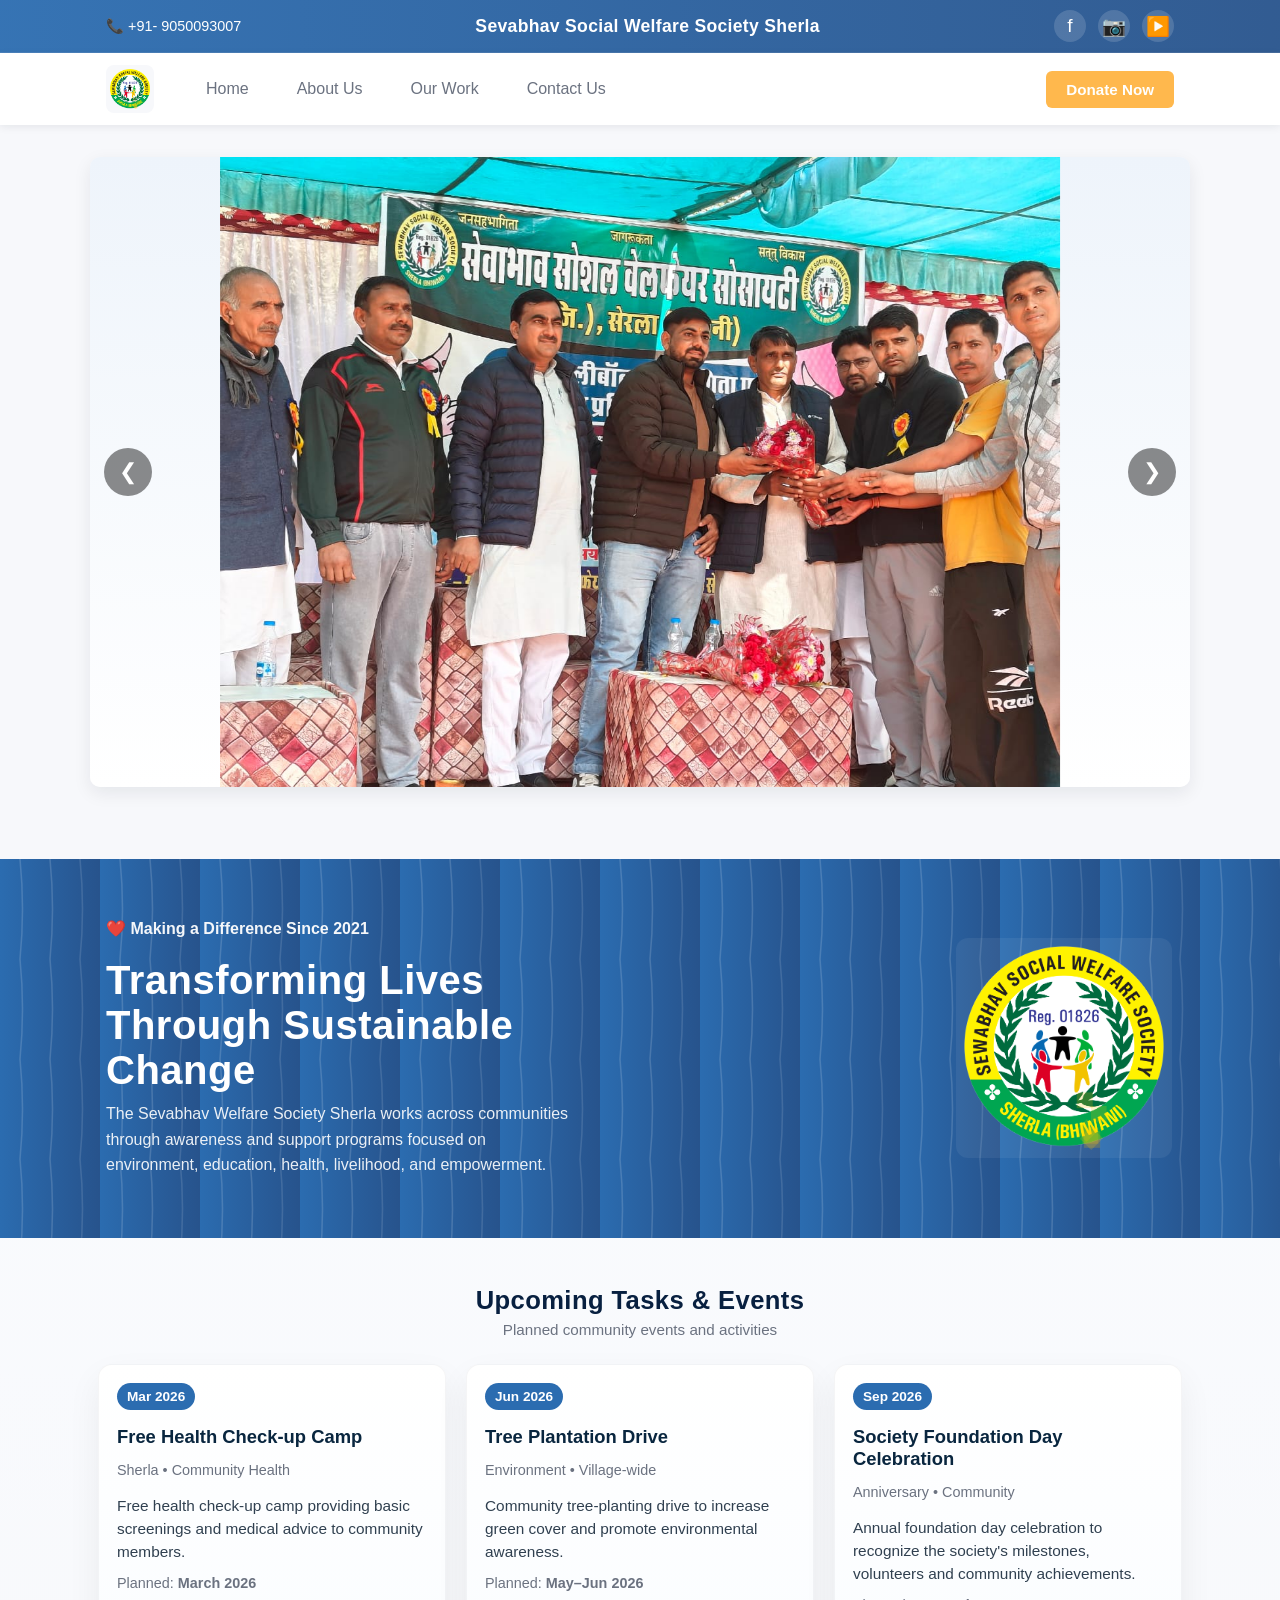
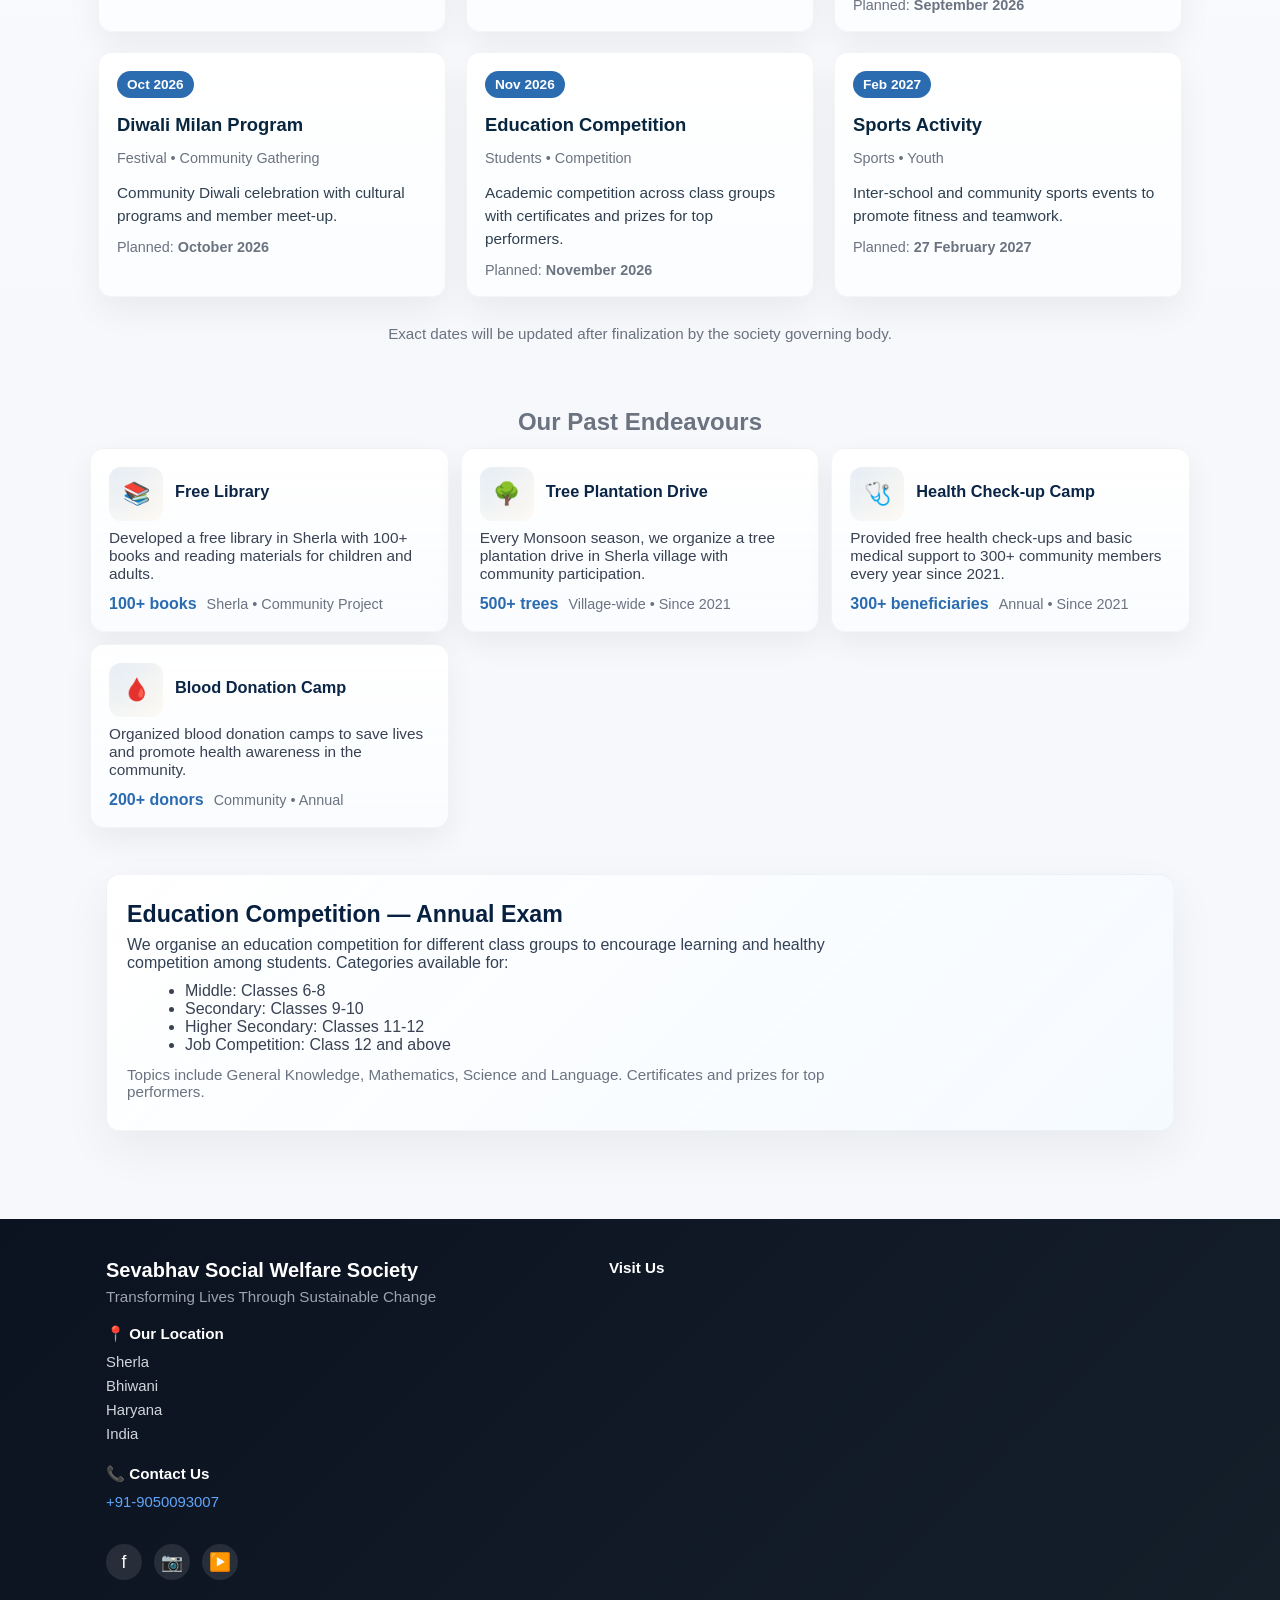
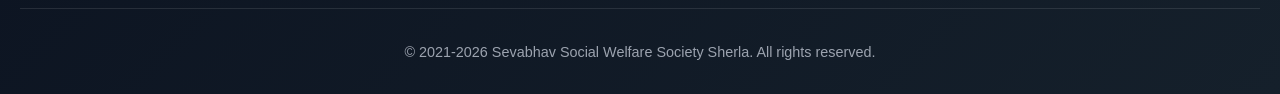
==== index.html @ 583cc110 "Add files via upload" ====
<!DOCTYPE html>
<html lang="en">
<head>
    <meta charset="UTF-8">
    <meta name="viewport" content="width=device-width, initial-scale=1.0">
    <title>Sevabhav Social Welfare Society Sherla</title>
    <link rel="stylesheet" href="home.css">
      <!-- External scripts -->
    <script src="home.js"></script>
    <script src="slider.js"></script>
</head>

<body>
    <!-- Upper Bar (Contact & Social) -->
    <div class="upper-bar">
        <div class="upper-bar-content">
            <div class="contact-info">
                <span class="contact-item">📞 +91- 9050093007</span>
            </div>
            <div class="org-title">Sevabhav Social Welfare Society Sherla</div>
            <div class="social-icons">
                <a href="https://facebook.com" target="_blank" title="Facebook">f</a>
                <a href="https://instagram.com" target="_blank" title="Instagram">📷</a>
                <a href="https://youtube.com" target="_blank" title="YouTube">▶️</a>
            </div>
        </div>
    </div>

    <!-- Navigation Bar (Sticky) -->
    <header class="nav-bar">
        <div class="nav-bar-content">
            <div class="logo-name">
                <img src="logo1.png" alt="Sevabhav Social Welfare Society Sherla Logo" class="logo">
            </div>
            <button class="menu-toggle" id="menuToggle" aria-label="Menu">
                <span></span>
                <span></span>
                <span></span>
            </button>
            <nav class="nav-links" id="navLinks">
                <a href="index.html">Home</a>
                <a href="about_us.html">About Us</a>
                <a href="our_work.html">Our Work</a>
                <a href="contact_us.html">Contact Us</a>
            </nav>
            <button class="donate-btn" onclick="window.location.href='donate.html'">Donate Now</button>
        </div>
    </header>

    <!-- Photo Slider -->
    <section class="slider-section">
        <div class="slider" id="slider">
            <div class="slide active">
                <img src="slider1.jpeg" alt="Volunteers from Sevabhav Social Welfare Society Sherla distributing food packets to families in a community hall with banners displaying the organization name. The atmosphere is warm and supportive.">
            </div>
            <div class="slide">
                <img src="slider2.jpeg" alt="Volunteers from Sevabhav Social Welfare Society Sherla planting trees in a community park. The scene is vibrant and full of life.">
            </div>
            <div class="slide">
                <img src="slider3.jpeg" alt="Volunteers from Sevabhav Social Welfare Society Sherla conducting a health camp in a rural area. The atmosphere is caring and compassionate.">
            </div>
            <div class="slide">
                <img src="slider4.jpeg" alt="Volunteers from Sevabhav Social Welfare Society Sherla organizing a cleanliness drive in the city. The scene is energetic and focused.">
            </div>
            <div class="slide">
                <img src="slider5.jpeg" alt="Volunteers from Sevabhav Social Welfare Society Sherla providing educational support to children in need. The atmosphere is encouraging and hopeful.">
            </div>
            <button class="slider-btn prev" aria-label="Previous">&#10094;</button>
            <button class="slider-btn next" aria-label="Next">&#10095;</button>
         </div>
     </section>

    <!-- Impact Section -->
    <section class="impact-section">
        <div class="impact-content">
            <div class="impact-text">
                <h3>❤️ Making a Difference Since 2021</h3>
                <h2>Transforming Lives <br> Through Sustainable <br> Change</h2>
                <p>The Sevabhav Welfare Society Sherla works across communities <br> through awareness and support programs focused on <br> environment, education, health, livelihood, and empowerment.</p>
            </div>
            <div class="impact-logo" aria-hidden="true">
                <img src="logo1.png" alt="Sevabhav Social Welfare Society Sherla logo">
            </div>
        </div>
    </section>
 
    <!-- Upcoming Tasks / Floating Cards -->
    <section class="calendar-section">
        <div class="section-header">
            <h2>Upcoming Tasks & Events</h2>
            <p class="section-sub">Planned community events and activities</p>
        </div>

        <div class="cards">
            <article class="card">
                <div class="card-badge">Mar 2026</div>
                <h3 class="card-title">Free Health Check-up Camp</h3>
                <p class="card-meta">Sherla • Community Health</p>
                <p class="card-desc">Free health check-up camp providing basic screenings and medical advice to community members.</p>
                <div class="card-footer">Planned: <strong> March 2026</strong></div>
            </article>

            <article class="card">
                <div class="card-badge">Jun 2026</div>
                <h3 class="card-title">Tree Plantation Drive</h3>
                <p class="card-meta">Environment • Village-wide</p>
                <p class="card-desc">Community tree-planting drive to increase green cover and promote environmental awareness.</p>
                <div class="card-footer">Planned: <strong>May–Jun 2026</strong></div>
            </article>

           
            <article class="card">
                <div class="card-badge">Sep 2026</div>
                <h3 class="card-title">Society Foundation Day Celebration</h3>
                <p class="card-meta">Anniversary • Community</p>
                <p class="card-desc">Annual foundation day celebration to recognize the society's milestones, volunteers and community achievements.</p>
                <div class="card-footer">Planned: <strong>September 2026</strong></div>
            </article>

            <article class="card">
                <div class="card-badge">Oct 2026</div>
                <h3 class="card-title">Diwali Milan Program</h3>
                <p class="card-meta">Festival • Community Gathering</p>
                <p class="card-desc">Community Diwali celebration with cultural programs and member meet-up.</p>
                <div class="card-footer">Planned: <strong>October 2026</strong></div>
            </article>

            <article class="card">
                <div class="card-badge">Nov 2026</div>
                <h3 class="card-title">Education Competition</h3>
                <p class="card-meta">Students • Competition</p>
                <p class="card-desc">Academic competition across class groups with certificates and prizes for top performers.</p>
                <div class="card-footer">Planned: <strong>November 2026</strong></div>
            </article>

            <article class="card">
                <div class="card-badge">Feb 2027</div>
                <h3 class="card-title">Sports Activity</h3>
                <p class="card-meta">Sports • Youth</p>
                <p class="card-desc">Inter-school and community sports events to promote fitness and teamwork.</p>
                <div class="card-footer">Planned: <strong>27 February 2027</strong></div>
            </article>
        </div>

        <p class="calendar-note">Exact dates will be updated after finalization by the society governing body.</p>
    </section>

    <!-- Past Endeavours -->
    <section class="past-endeavours-section">
        <h2 style="text-align: center;">Our Past Endeavours</h2>
        <div class="endeavours-list">
            <div class="endeavour card">
                <div class="endeavour-header">
                    <span class="endeavour-icon" aria-hidden="true">📚</span>
                    <h3>Free Library</h3>
                </div>
                <p>Developed a free library in Sherla with 100+ books and reading materials for children and adults.</p>
                <div class="endeavour-footer">
                    <span class="meta">100+ books</span>
                    <span class="muted">Sherla • Community Project</span>
                </div>
            </div>
            <div class="endeavour card">
                <div class="endeavour-header">
                    <span class="endeavour-icon" aria-hidden="true">🌳</span>
                    <h3>Tree Plantation Drive</h3>
                </div>
                <p>Every Monsoon season, we organize a tree plantation drive in Sherla village with community participation.</p>
                <div class="endeavour-footer">
                    <span class="meta">500+ trees</span>
                    <span class="muted">Village-wide • Since 2021</span>
                </div>
            </div>
            <div class="endeavour card">
                <div class="endeavour-header">
                    <span class="endeavour-icon" aria-hidden="true">🩺</span>
                    <h3>Health Check-up Camp</h3>
                </div>
                <p>Provided free health check-ups and basic medical support to 300+ community members every year since 2021.</p>
                <div class="endeavour-footer">
                    <span class="meta">300+ beneficiaries</span>
                    <span class="muted">Annual • Since 2021</span>
                </div>
            </div>
            <div class="endeavour card">
                <div class="endeavour-header">
                    <span class="endeavour-icon" aria-hidden="true">🩸</span>
                    <h3>Blood Donation Camp</h3>
                </div>
                <p>Organized blood donation camps to save lives and promote health awareness in the community.</p>
                <div class="endeavour-footer">
                    <span class="meta">200+ donors</span>
                    <span class="muted">Community • Annual</span>
                </div>
            </div>
        </div>
    </section>

    <!-- Education Competition (New) -->
    <section class="education-competition-section">
        <div class="container">
            <div class="competition-card">
                <div class="competition-info">
                    <h2>Education Competition — Annual Exam</h2>
                    <p>We organise an education competition for different class groups to encourage learning and healthy competition among students. Categories available for:</p>
                    <ul>
                        
                        <li>Middle: Classes 6-8</li>
                        <li>Secondary: Classes 9-10</li>
                        <li>Higher Secondary: Classes 11-12</li>
                        <li> Job Competition: Class 12 and above</li>
                    </ul>
                    <p class="muted">Topics include General Knowledge, Mathematics, Science and Language. Certificates and prizes for top performers.</p>
                    <!-- <div class="competition-actions">
                        <button class="btn-primary" id="openRegister">Register Now</button>
                        <a class="btn-ghost" href="contact_us.html">Learn More</a>
                    </div> -->
                </div>
                <!--<div class="competition-visual" aria-hidden="true">
                    <div class="image-wrap"><img src="education.jpg" alt="Children participating in an exam and competition" /></div>
                </div> -->
            </div>
        </div>
    </section>

 

    <!-- Footer -->
    <footer class="footer">
        <div class="footer-content">
            <div class="footer-section footer-info">
                <h3>Sevabhav Social Welfare Society</h3>
                <p class="footer-tagline">Transforming Lives Through Sustainable Change</p>
                
                <div class="address-block">
                    <h4>📍 Our Location</h4>
                    <p>Sherla <br>Bhiwani<br>Haryana<br>India</p>
                </div>
                
                <div class="contact-block">
                    <h4>📞 Contact Us</h4>
                    <p>
                        <a href="tel:+919050093007">+91-9050093007</a><br>                    
                    </p>
                </div>
                
                <div class="footer-socials">
                    <a href="https://facebook.com" target="_blank" aria-label="Facebook">f</a>
                    <a href="https://instagram.com" target="_blank" aria-label="Instagram">📷</a>
                    <a href="https://youtube.com" target="_blank" aria-label="YouTube">▶️</a>
                </div>
            </div>
            
            <div class="footer-section footer-map">
                <h4>Visit Us</h4>
                <iframe src="https://www.google.com/maps/embed?pb=!1m18!1m12!1m3!1d3524.9469357644973!2d75.6899629!3d28.6381348!2m3!1f0!2f0!3f0!3m2!1i1024!2i768!4f13.1!3m3!1m2!1s0x3913017cd70d144d%3A0xebbe1446c49a333f!2sKharsu%20Hanuman%20Mandir%2C%20Bahal%2C%20Haryana!5e0!3m2!1sen!2sin!4v1707122400000" width="100%" height="280" style="border:none;border-radius:10px" allowfullscreen="" loading="lazy" referrerpolicy="no-referrer-when-downgrade" aria-label="Google Map of Kharsu Hanuman Mandir"></iframe>
            </div>
        </div>
        
        <div class="footer-bottom">
            <p>&copy; 2021-2026 Sevabhav Social Welfare Society Sherla. All rights reserved.</p>
        </div>
    </footer>
 </body>
 </html>
---- home.css ----
/* Basic variables */
:root{
    --bg:#f7f8fb;
    --primary:#2b6cb0;
    --accent:#ffb84d;
    --muted:#6b7280;
    --card:#ffffff;
    --radius:10px;
    --max-width:1100px;
}

/* Global reset & layout */
*{box-sizing:border-box}
html,body{height:100%;margin:0;font-family:Inter,Segoe UI,Roboto,Helvetica,Arial,sans-serif;background:var(--bg);color:#111}
a{color:inherit;text-decoration:none}
.container{max-width:var(--max-width);margin:0 auto;padding:0 16px}

/* Upper Bar (Contact & Social) - Scrolls with page */
.upper-bar{
    background:linear-gradient(90deg,rgba(43,108,176,0.95),rgba(39,83,140,0.95));
    color:#fff;
    padding:10px 0;
    border-bottom:1px solid rgba(255,255,255,0.1);
}
.upper-bar-content{
    max-width:var(--max-width);
    margin:0 auto;
    padding:0 16px;
    display:flex;
    align-items:center;
    justify-content:space-between;
    gap:20px;
}
.contact-info{
    display:flex;
    gap:20px;
    font-size:0.9rem;
}
.contact-item{
    display:flex;
    align-items:center;
    gap:6px;
}
.org-title{
    font-weight:700;
    font-size:1.1rem;
    flex:1;
    text-align:center;
    letter-spacing:0.3px;
}
.social-icons{
    display:flex;
    gap:12px;
}
.social-icons a{
    color:#fff;
    font-size:1.2rem;
    width:32px;
    height:32px;
    display:flex;
    align-items:center;
    justify-content:center;
    border-radius:50%;
    background:rgba(255,255,255,0.15);
    transition:background .2s,transform .15s;
    text-decoration:none;
}
.social-icons a:hover{
    background:rgba(255,255,255,0.3);
    transform:scale(1.1);
}
@media (max-width:900px){
    .upper-bar-content{flex-direction:column;gap:10px}
    .contact-info{flex-direction:column;gap:10px;font-size:0.85rem}
    .org-title{font-size:1rem}
}
@media (max-width:600px){
    .upper-bar-content{padding:8px 12px}
    .contact-info{display:none}
    .org-title{font-size:0.95rem}
}

/* Navigation Bar (Sticky) */
.nav-bar{
    background:#fff;
    color:#111;
    padding:12px 0;
    box-shadow:0 2px 8px rgba(16,24,40,0.08);
    position:sticky;
    top:0;
    z-index:999;
}
.nav-bar-content{
    max-width:var(--max-width);
    margin:0 auto;
    padding:0 16px;
    display:flex;
    align-items:center;
    justify-content:space-between;
    gap:20px;
    position:relative;
}
.logo-name{
    display:flex;
    align-items:center;
    gap:12px;
    flex-shrink:0;
}
.logo{
    width:48px;
    height:48px;
    object-fit:contain;
    border-radius:8px;
    background:#f7f8fb;
    padding:4px;
}
.menu-toggle{
    display:none;
    flex-direction:column;
    gap:5px;
    background:none;
    border:none;
    cursor:pointer;
    padding:8px;
    margin:0;
}
.menu-toggle span{
    width:24px;
    height:2.5px;
    background:#111;
    border-radius:2px;
    transition:all .3s ease;
}
.menu-toggle.active span:nth-child(1){
    transform:rotate(45deg) translate(10px, 10px);
}
.menu-toggle.active span:nth-child(2){
    opacity:0;
}
.menu-toggle.active span:nth-child(3){
    transform:rotate(-45deg) translate(7px, -7px);
}
.nav-links{
    display:flex;
    gap:24px;
    align-items:center;
    flex:1;
    margin-left:20px;
}
.nav-links a{
    color:#6b7280;
    padding:8px 12px;
    border-radius:6px;
    transition:color .18s,background .18s,transform .12s;
    font-weight:500;
    text-decoration:none;
}
.nav-links a:hover{
    color:#2b6cb0;
    background:rgba(43,108,176,0.05);
    transform:translateY(-2px);
}
.donate-btn{
    background:#ffb84d;
    color:#fff;
    border:none;
    padding:10px 20px;
    border-radius:6px;
    font-weight:600;
    font-size:0.95rem;
    cursor:pointer;
    transition:background .2s,transform .12s,box-shadow .2s;
    flex-shrink:0;
}
.donate-btn:hover{
    background:#ff9d1f;
    transform:translateY(-2px);
    box-shadow:0 4px 12px rgba(255,184,77,0.3);
}
.donate-btn:active{
    transform:translateY(0);
}
@media (max-width:900px){
    .nav-links{gap:16px;margin-left:12px}
    .nav-links a{font-size:0.95rem}
}
@media (max-width:700px){
    .nav-bar-content{gap:12px}
    .menu-toggle{display:flex}
    .nav-links{
        display:none;
        position:absolute;
        top:100%;
        left:0;
        right:0;
        flex-direction:column;
        gap:0;
        margin:0;
        background:#fff;
        border-top:1px solid #e5e7eb;
        border-bottom:1px solid #e5e7eb;
        padding:12px 0;
        box-shadow:0 4px 12px rgba(0,0,0,0.1);
    }
    .nav-links.active{display:flex}
    .nav-links a{
        padding:12px 16px;
        border-radius:0;
        color:#6b7280;
        font-size:0.95rem;
        transition:background .2s;
    }
    .nav-links a:hover{
        background:#f3f4f6;
        color:#2b6cb0;
        transform:none;
    }
    .donate-btn{padding:8px 16px;font-size:0.9rem}
}

/* Impact Section - Full Width with SVG Background */
.impact-section{
    background-image:url('data:image/svg+xml;utf8,<svg xmlns="http://www.w3.org/2000/svg" width="100" height="100" viewBox="0 0 100 100"><defs><linearGradient id="grad" x1="0%" y1="0%" x2="100%" y2="0%"><stop offset="0%" style="stop-color:rgb(43,108,176);stop-opacity:1" /><stop offset="100%" style="stop-color:rgb(39,83,140);stop-opacity:1" /></linearGradient></defs><rect width="100" height="100" fill="url(%23grad)"/><path d="M 20 0 Q 25 50 20 100" stroke="rgba(255,255,255,0.15)" stroke-width="1.5" fill="none"/><path d="M 50 0 Q 55 50 50 100" stroke="rgba(255,255,255,0.15)" stroke-width="1.5" fill="none"/><path d="M 80 0 Q 85 50 80 100" stroke="rgba(255,255,255,0.12)" stroke-width="1.5" fill="none"/></svg>');
    background-size:100px 100px;
    background-repeat:repeat;
    background-attachment:scroll;
    color:#fff;
    padding:60px 20px;
    margin-top:40px;
    width:100%;
}
.impact-content{
    max-width:var(--max-width);
    margin:0 auto;
    text-align:left;
    display:flex;
    align-items:center;
    justify-content:space-between;
    gap:28px;
    padding:0 16px;
}
.impact-text{flex:1;min-width:0}
.impact-logo{flex:0 0 220px;display:flex;align-items:center;justify-content:center}
.impact-logo img{max-width:100%;max-height:220px;object-fit:contain;border-radius:12px;background:rgba(255,255,255,0.06);padding:8px}
.impact-content h2{
    font-size:2.5rem;
    margin:0 0 8px 0;
    font-weight:700;
    letter-spacing:0.5px;
}
.impact-content h3{
    font-size:1rem;
    margin:0 0 20px 0;
    font-weight:600;
    opacity:0.95;
}
.impact-content p{
    font-size:1rem;
    line-height:1.6;
    margin:0;
    max-width:700px;
    opacity:0.9;
}
@media (max-width:900px){
    .impact-section{padding:50px 16px;margin-top:30px}
    .impact-content{flex-direction:column;align-items:flex-start;gap:16px}
    .impact-logo{align-self:center}
    .impact-content h2{font-size:1.6rem}
    .impact-content h3{font-size:1.2rem}
    .impact-content p{font-size:0.95rem}
}
@media (max-width:600px){
    .impact-section{padding:40px 12px;margin-top:20px}
    .impact-content h2{font-size:1.4rem}
    .impact-content h3{font-size:1rem}
    .impact-content p{font-size:0.9rem;line-height:1.5}
    .impact-logo{max-width:160px;align-self:center}
}

/* Slider section */
.slider-section{padding:32px 0} /* slightly more vertical space */

.slider{
    position:relative;
    overflow:hidden;
    border-radius:var(--radius);
    background:linear-gradient(180deg,#eef4fb,#fff);
    /* larger, responsive height so photos show fully */
    height: min(70vh, 720px);
    width:100%;
    max-width:var(--max-width);
    margin:0 auto;
    box-shadow:0 6px 18px rgba(15,23,42,0.08);
}

/* Each slide is a full-bleed layer; images fill it via object-fit:cover */
.slider .slide{
    position:absolute;
    inset:0;
    opacity:0;
    transform:scale(1.02);
    transition:opacity .6s ease,transform .6s ease;
    will-change:opacity,transform;
    display:block;
}
.slider .slide.active{opacity:1;transform:scale(1)}

/* target the img inside the slide wrapper to show full photo without cropping */
.slider .slide img{
    width:100%;
    height:100%;
    object-fit:contain;
    display:block;
}

/* Prev/next buttons keep same appearance but stay centered vertically */
.slider .slider-btn{position:absolute;top:50%;transform:translateY(-50%);border:none;background:rgba(0,0,0,0.45);color:#fff;width:48px;height:48px;border-radius:50%;cursor:pointer;display:flex;align-items:center;justify-content:center;font-size:22px;transition:background .15s,transform .12s}
.slider .slider-btn:hover{background:rgba(0,0,0,0.6);transform:translateY(-50%) scale(1.04)}
.slider .prev{left:14px}
.slider .next{right:14px}

/* Responsive adjustments */
@media (max-width:900px){
    .slider{height:50vh}
}
@media (max-width:700px){
    .slider{height:38vh;border-radius:8px}
    .slider .slider-btn{width:40px;height:40px;font-size:18px}
}

/* Calendar / upcoming tasks - Floating cards */
.calendar-section{padding:48px 16px;background:linear-gradient(180deg,rgba(250,252,255,0.6),transparent)}
.calendar-section .section-header{max-width:var(--max-width);margin:0 auto 18px auto;text-align:center}
.calendar-section .section-header h2{margin:0;font-size:1.6rem;color:#082040;letter-spacing:0.4px}
.calendar-section .section-header .section-sub{margin:6px 0 0;color:var(--muted);font-size:0.95rem}

.calendar-section .cards{max-width:var(--max-width);margin:18px auto 0;display:grid;grid-template-columns:repeat(auto-fit,minmax(260px,1fr));gap:20px;padding:8px}
.calendar-section .card{background:linear-gradient(180deg,#fff,#fbfdff);padding:18px;border-radius:14px;box-shadow:0 14px 34px rgba(11,18,36,0.06);border:1px solid rgba(11,18,36,0.04);transition:transform .18s,box-shadow .18s;position:relative;overflow:visible}
.calendar-section .card:hover{transform:translateY(-8px);box-shadow:0 30px 60px rgba(11,18,36,0.12)}
.calendar-section .card-badge{display:inline-block;background:var(--primary);color:#fff;padding:6px 10px;border-radius:999px;font-weight:700;font-size:0.85rem;margin-bottom:10px}
.calendar-section .card-title{margin:6px 0 6px 0;font-size:1.15rem;color:#09263f}
.calendar-section .card-meta{color:var(--muted);font-size:0.9rem;margin-bottom:10px}
.calendar-section .card-desc{color:#304050;font-size:0.96rem;line-height:1.5;margin-bottom:12px}
.calendar-section .card-footer{font-size:0.9rem;color:var(--muted)}

.calendar-section .calendar-note{max-width:var(--max-width);margin:20px auto 0;text-align:center;color:var(--muted);font-size:0.95rem}

@media (max-width:900px){
    .calendar-section{padding:36px 12px}
    .calendar-section .section-header h2{font-size:1.35rem}
}

@media (max-width:600px){
    .calendar-section{padding:28px 12px}
    .calendar-section .cards{gap:14px}
}

/* Past endeavours */
.past-endeavours-section{padding:18px 0}
.past-endeavours-section h2{margin:0 0 12px 0;color:var(--muted)}
.endeavours-list{display:grid;grid-template-columns:repeat(3,1fr);gap:12px;max-width:var(--max-width);margin:0 auto}
.endeavour{background:var(--card);padding:16px;border-radius:12px;box-shadow:0 6px 18px rgba(16,24,40,0.04)}
.endeavour{background:linear-gradient(180deg,rgba(255,255,255,0.9),rgba(250,252,255,0.95));padding:18px;border-radius:14px;box-shadow:0 12px 30px rgba(11,18,36,0.06);transition:transform .18s,box-shadow .18s;border:1px solid rgba(11,18,36,0.04)}
.endeavour:hover{transform:translateY(-6px);box-shadow:0 22px 46px rgba(11,18,36,0.09)}
.endeavour h3{margin:0 0 6px 0;font-size:1.02rem;color:#0b2546}
.endeavour p{margin:0 0 12px 0;color:#394153;font-size:0.96rem}

.endeavour-header{display:flex;align-items:center;gap:12px;margin-bottom:8px}
.endeavour-icon{width:54px;height:54px;display:inline-flex;align-items:center;justify-content:center;border-radius:12px;background:linear-gradient(135deg,rgba(43,108,176,0.12),rgba(255,184,77,0.08));font-size:22px;box-shadow:inset 0 -6px 12px rgba(255,255,255,0.35)}
.endeavour-footer{display:flex;gap:10px;align-items:center;margin-top:12px}
.endeavour-footer .meta{font-weight:700;color:var(--primary)}
.endeavour-footer .muted{color:var(--muted);font-size:0.9rem}
@media (max-width:900px){
    .endeavours-list{grid-template-columns:repeat(2,1fr)}
}
@media (max-width:600px){
    .endeavours-list{grid-template-columns:1fr;padding:0 12px}
}

/* Bottom bar / footer */
.bottom-bar{margin-top:18px;padding:16px 0;background:#0b1220;color:#e6eef8;text-align:center;font-size:0.95rem}
.bottom-bar p{margin:0}

/* Utilities */
.hidden{display:none}
.shadow-sm{box-shadow:0 4px 10px rgba(2,6,23,0.06)}

/* Accessibility focus states */
a:focus,button:focus{outline:3px solid rgba(99,102,241,0.18);outline-offset:2px}

/* Small tweaks for images missing */
img{display:block;max-width:100%;height:auto}

/* Buttons */
.btn-primary{background:var(--primary);color:#fff;padding:10px 18px;border-radius:8px;border:none;font-weight:700;cursor:pointer;box-shadow:0 6px 18px rgba(43,108,176,0.12);transition:transform .12s,box-shadow .12s}
.btn-primary:hover{transform:translateY(-3px);box-shadow:0 12px 28px rgba(43,108,176,0.16)}
.btn-ghost{background:transparent;border:1px solid rgba(11,18,36,0.06);padding:10px 16px;border-radius:8px;color:var(--muted);text-decoration:none;margin-left:10px}

/* Education Competition card */
.education-competition-section{padding:28px 0}
.competition-card{max-width:var(--max-width);margin:0 auto;display:flex;gap:20px;align-items:center;background:linear-gradient(180deg,#fff,#fbfdff);padding:18px;border-radius:12px;box-shadow:0 8px 26px rgba(11,18,36,0.05)}
.competition-card{max-width:var(--max-width);margin:0 auto;display:grid;grid-template-columns:1fr 280px;gap:20px;align-items:center;background:linear-gradient(135deg,rgba(255,255,255,0.9),rgba(245,250,255,0.95));padding:20px;border-radius:14px;box-shadow:0 18px 48px rgba(11,18,36,0.06);border:1px solid rgba(11,18,36,0.04)}
.competition-info{flex:1}
.competition-info h2{margin:6px 0 8px 0;color:#082040;font-size:1.45rem}
.competition-info p{margin:8px 0 10px 0;color:#334155}
.badge-row{display:flex;gap:8px;align-items:center}
.badge{background:rgba(11,18,36,0.06);color:#082040;padding:6px 10px;border-radius:999px;font-weight:700;font-size:0.8rem}
.badge.accent{background:linear-gradient(90deg,var(--accent),#ff9d1f);color:#fff}
.image-wrap{width:100%;height:160px;border-radius:12px;overflow:hidden;box-shadow:0 10px 30px rgba(11,18,36,0.06)}
.image-wrap img{width:100%;height:100%;object-fit:cover;display:block}
.competition-info ul{margin:8px 0 12px 18px;color:#394153}
.competition-visual{flex:0 0 220px}
.competition-visual img{width:220px;height:140px;object-fit:cover;border-radius:10px}
.competition-actions{margin-top:12px}
.competition-info .muted{color:var(--muted);font-size:0.95rem}

@media (max-width:900px){
    .competition-card{display:flex;flex-direction:column;align-items:stretch}
    .competition-visual{align-self:center}
}

/* Modal / registration form */
.modal-backdrop{position:fixed;inset:0;background:rgba(2,6,23,0.5);display:none;align-items:center;justify-content:center;padding:20px;z-index:1200}
.modal-backdrop.active{display:flex}
.modal{background:var(--card);max-width:640px;width:100%;border-radius:12px;padding:18px;box-shadow:0 18px 48px rgba(2,6,23,0.24)}
.modal header{display:flex;align-items:center;justify-content:space-between;gap:8px}
.modal h3{margin:0;font-size:1.15rem;color:#0b2546}
.modal .close-btn{background:transparent;border:none;font-size:20px;cursor:pointer;color:var(--muted)}
.modal form{margin-top:12px;display:grid;grid-template-columns:1fr 1fr;gap:12px}
.modal form .full{grid-column:1/-1}
.modal label{display:block;font-size:0.9rem;color:var(--muted);margin-bottom:6px}
.modal input,.modal select,.modal textarea{width:100%;padding:10px;border-radius:8px;border:1px solid #e6eef8;background:#fbfdff}
.modal textarea{min-height:100px;resize:vertical}
.modal .form-actions{display:flex;gap:10px;justify-content:flex-end;margin-top:8px}

@media (max-width:600px){
    .modal form{grid-template-columns:1fr}
}

/* Success message */
.toast{position:fixed;right:20px;bottom:20px;background:#111;color:#fff;padding:10px 14px;border-radius:8px;box-shadow:0 6px 18px rgba(0,0,0,0.2);display:none;z-index:1300}
.toast.show{display:block}

/* Footer */
footer.footer{background:linear-gradient(135deg,#0b1220,#15202b);color:#d1d5db;padding:40px 20px 20px;margin-top:60px}
.footer-content{max-width:var(--max-width);margin:0 auto;display:grid;grid-template-columns:1fr 1.2fr;gap:32px;padding:0 16px}
.footer-section{display:flex;flex-direction:column}
.footer-info h3{margin:0 0 6px 0;color:#fff;font-size:1.25rem;font-weight:700}
.footer-tagline{margin:0 0 20px 0;color:#9ca3af;font-size:0.95rem}
.address-block{margin-bottom:18px}
.address-block h4{margin:0 0 8px 0;color:#fff;font-size:0.95rem;font-weight:700}
.address-block p{margin:0;color:#d1d5db;font-size:0.93rem;line-height:1.6}
.contact-block{margin-bottom:18px}
.contact-block h4{margin:0 0 8px 0;color:#fff;font-size:0.95rem;font-weight:700}
.contact-block p{margin:0;color:#d1d5db;font-size:0.93rem;line-height:1.6}
.contact-block a{color:#60a5fa;text-decoration:none;transition:color .2s}
.contact-block a:hover{color:#93c5fd}
.footer-socials{display:flex;gap:12px;margin-top:12px}
.footer-socials a{width:36px;height:36px;display:flex;align-items:center;justify-content:center;border-radius:50%;background:rgba(255,255,255,0.1);color:#fff;text-decoration:none;transition:background .2s,transform .15s;font-size:1.1rem}
.footer-socials a:hover{background:rgba(96,165,250,0.3);transform:scale(1.08)}
.footer-map h4{margin:0 0 12px 0;color:#fff;font-size:0.95rem;font-weight:700}
.footer-bottom{text-align:center;margin-top:28px;padding-top:20px;border-top:1px solid rgba(255,255,255,0.1);color:#9ca3af;font-size:0.9rem}

@media (max-width:900px){
    .footer-content{grid-template-columns:1fr;gap:24px}
    .footer-map iframe{height:220px}
}

@media (max-width:600px){
    footer.footer{padding:32px 16px 16px}
    .footer-content{padding:0}
    .footer-map iframe{height:200px}
}
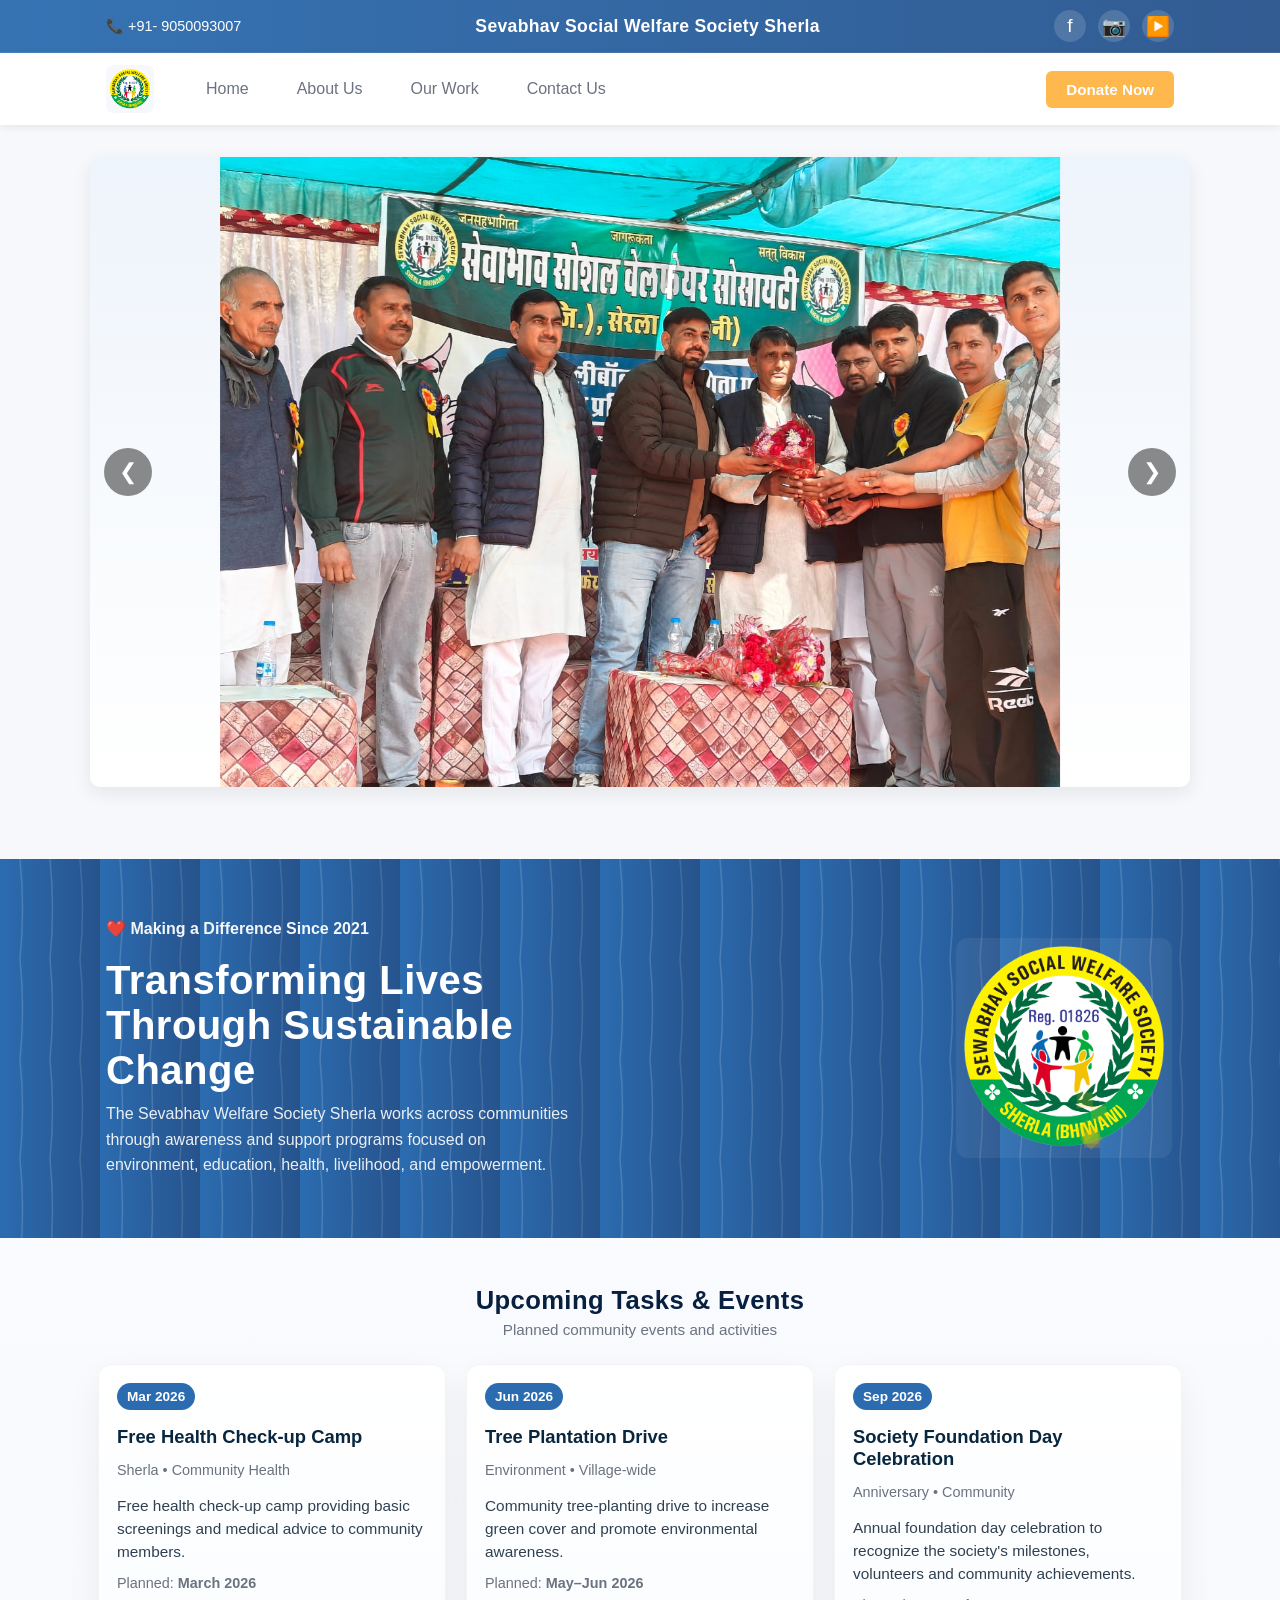
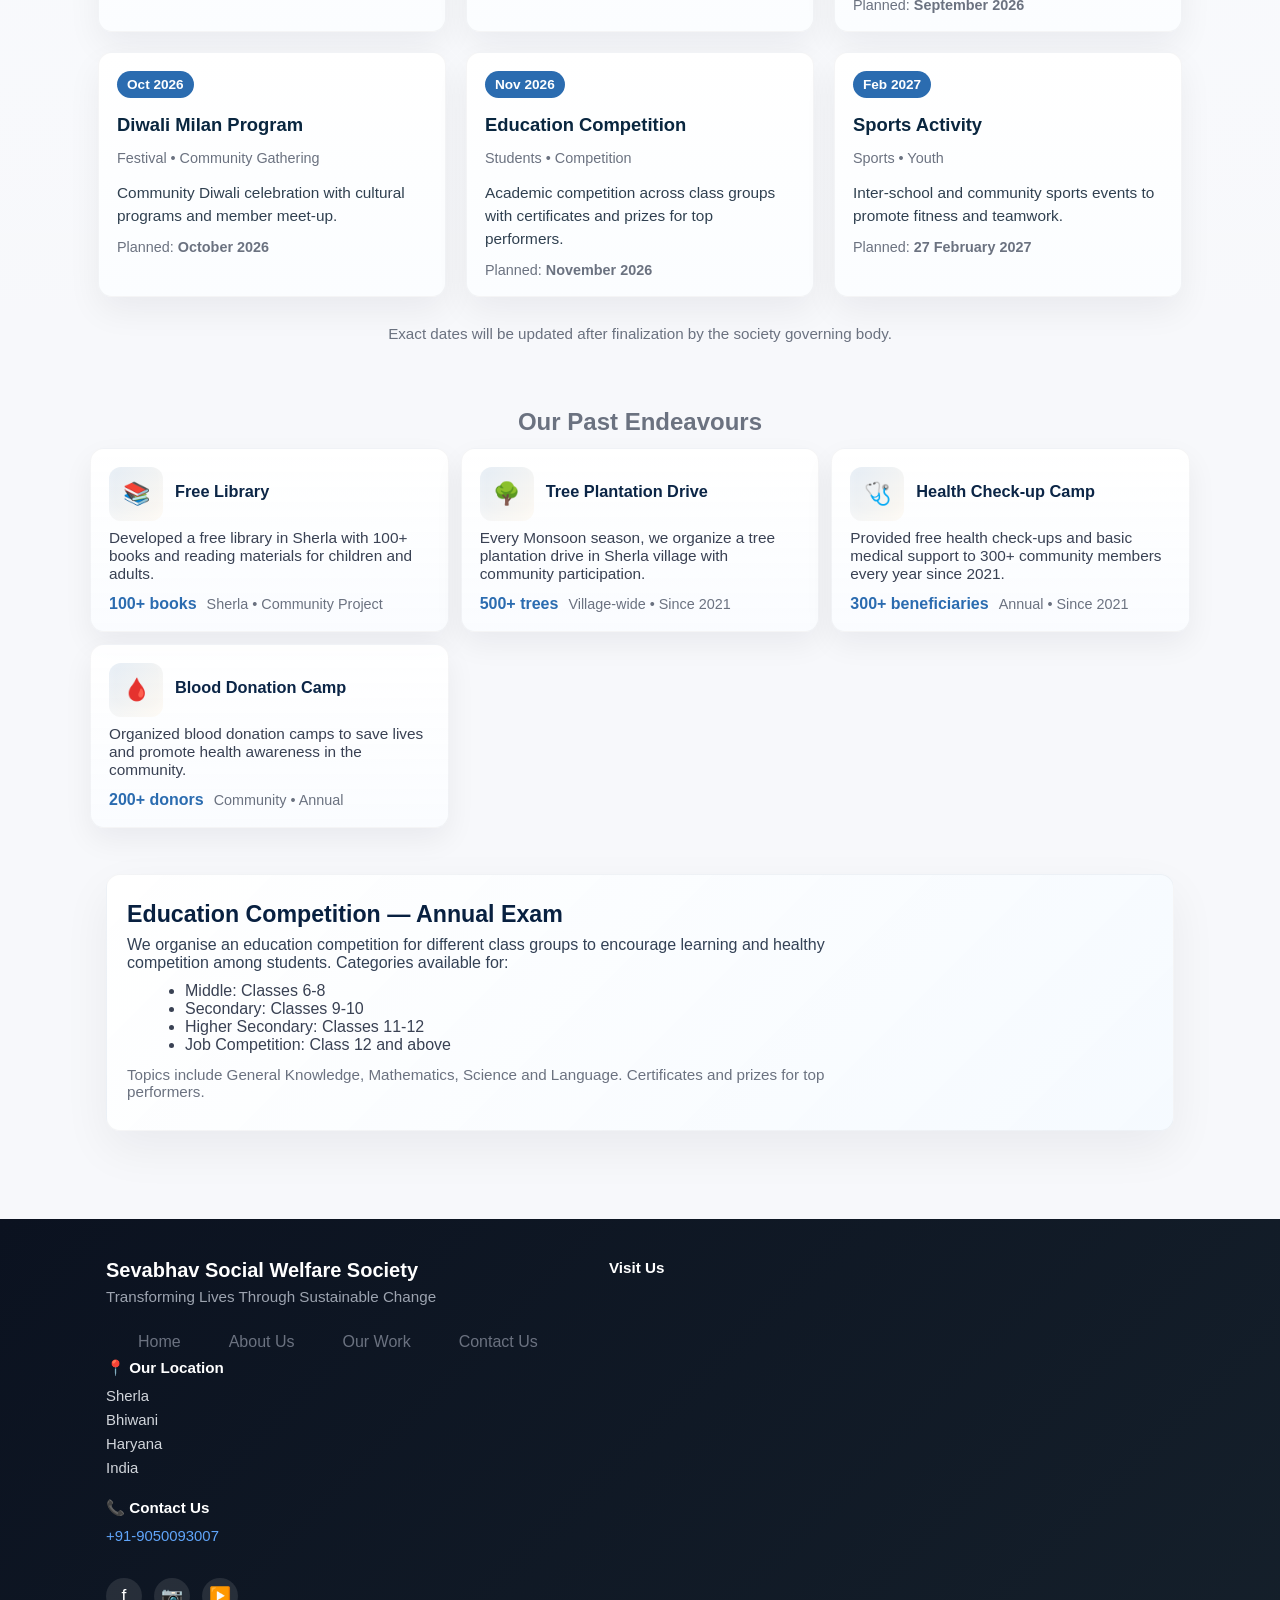
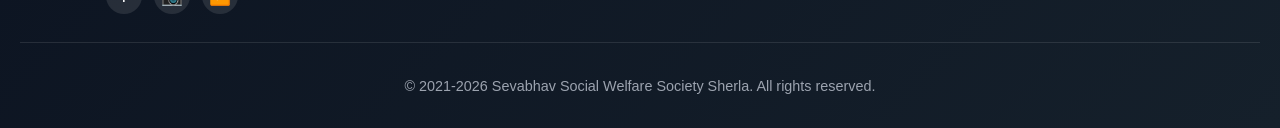
==== commit ada8da28: "Update index.html" ====
--- a/index.html
+++ b/index.html
@@ -231,7 +231,15 @@
             <div class="footer-section footer-info">
                 <h3>Sevabhav Social Welfare Society</h3>
                 <p class="footer-tagline">Transforming Lives Through Sustainable Change</p>
-                
+
+                <div>
+                <nav class="nav-links" id="navLinks">
+                <a href="index.html">Home</a>
+                <a href="about_us.html">About Us</a>
+                <a href="our_work.html">Our Work</a>
+                <a href="contact_us.html">Contact Us</a>
+            </nav>
+                </div>
                 <div class="address-block">
                     <h4>📍 Our Location</h4>
                     <p>Sherla <br>Bhiwani<br>Haryana<br>India</p>
@@ -262,4 +270,5 @@
         </div>
     </footer>
  </body>
- </html>+
+ </html>
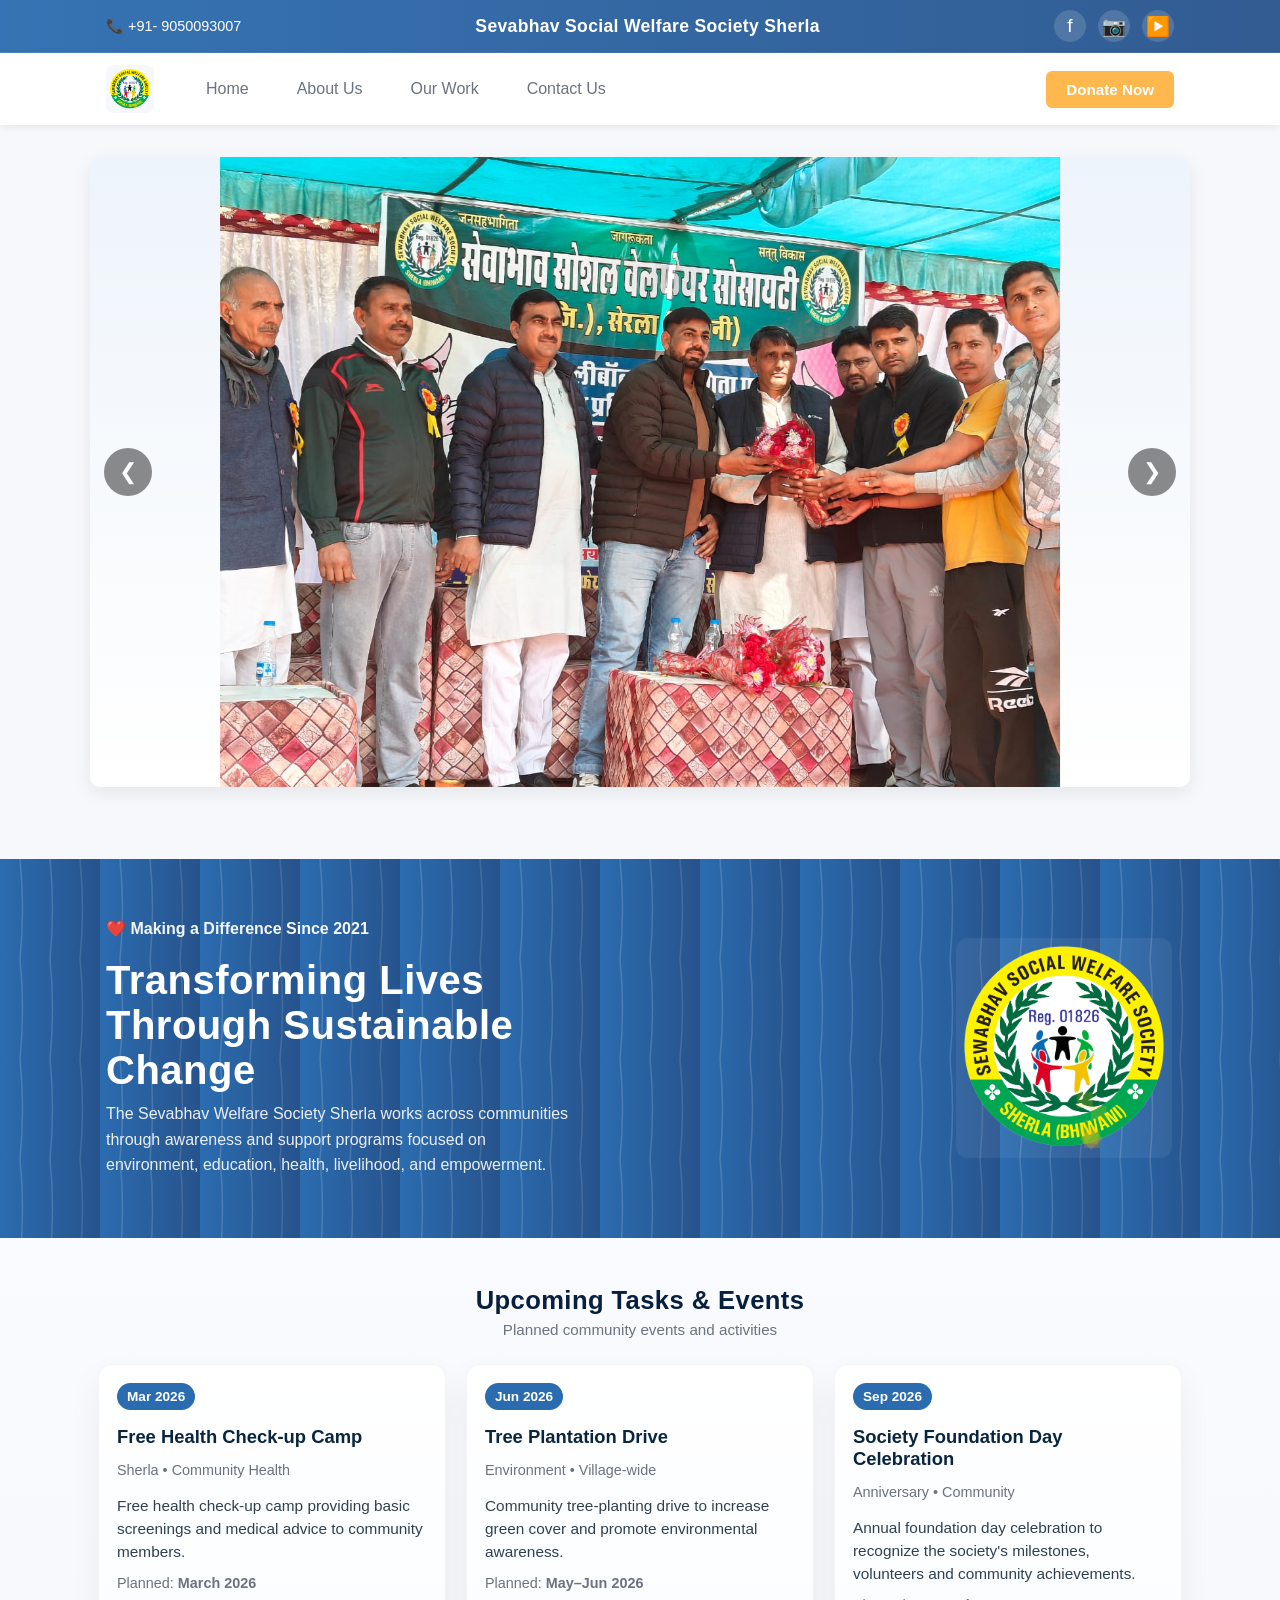
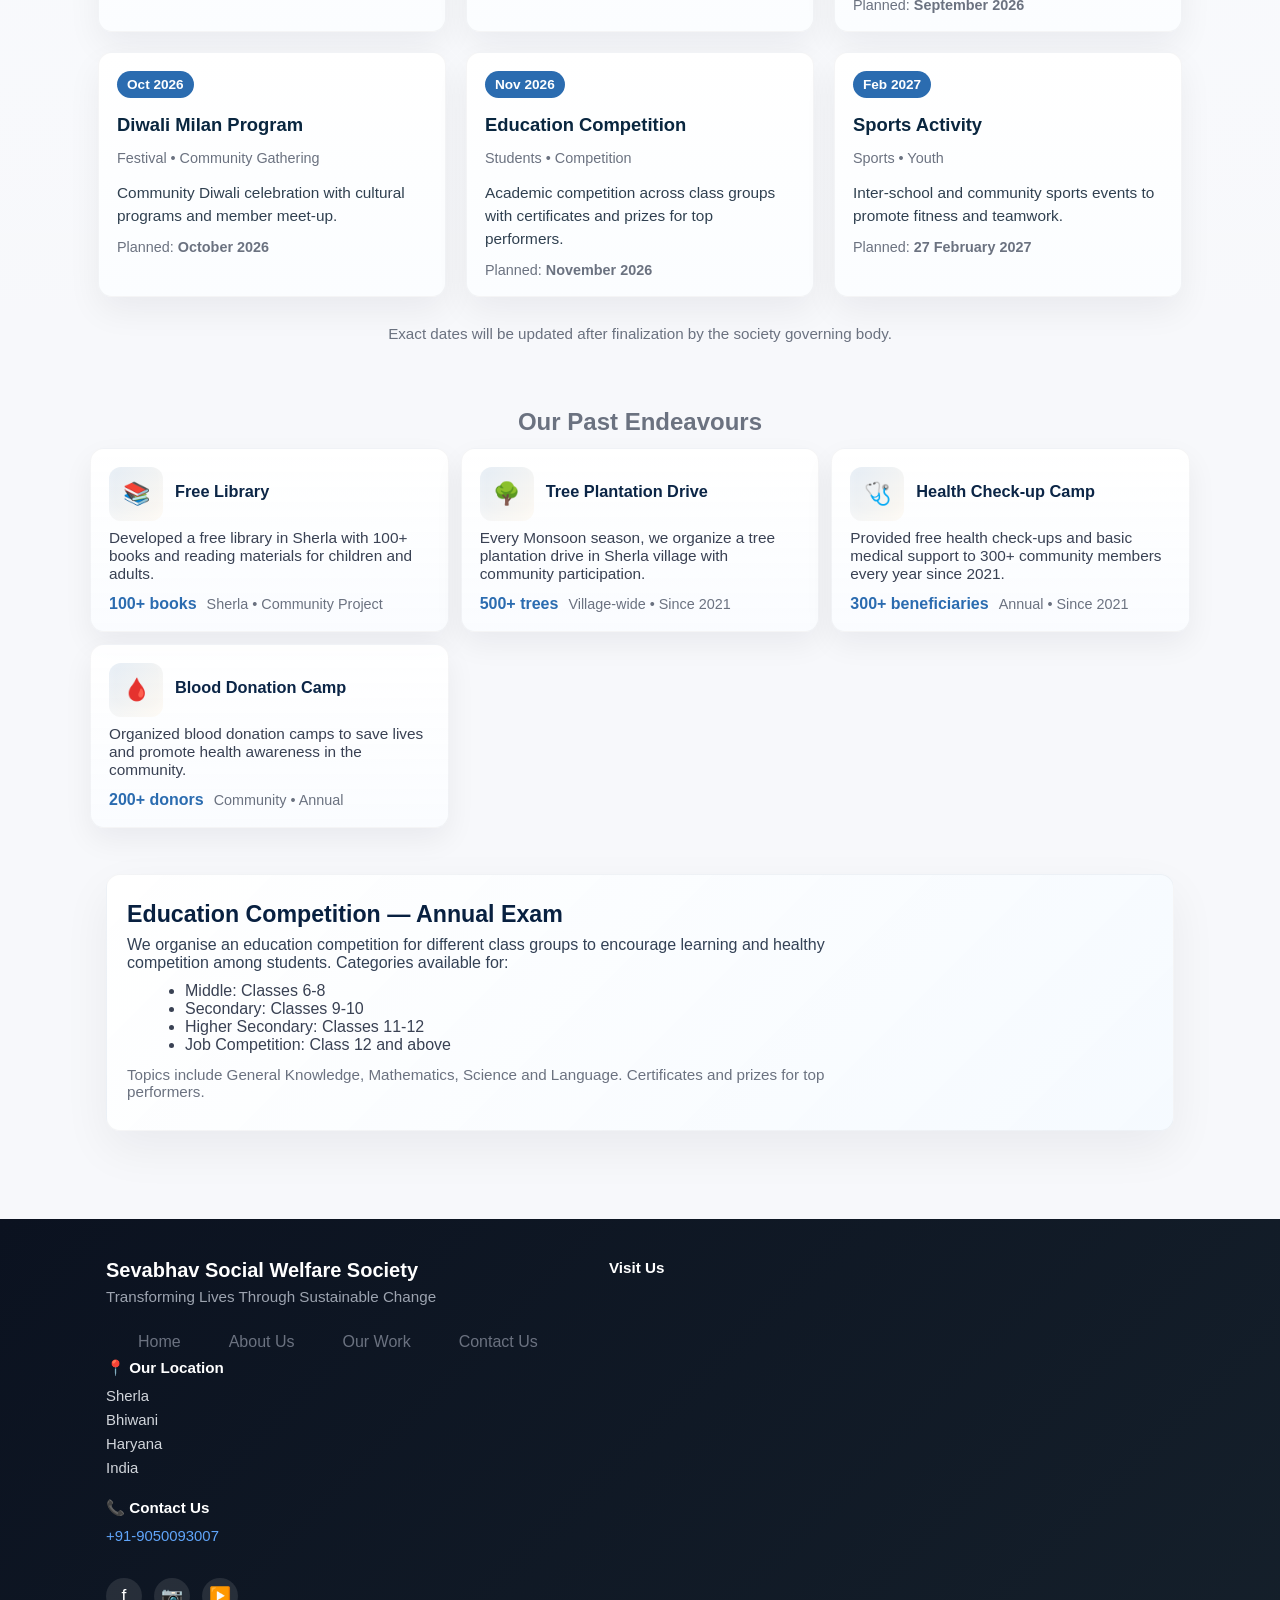
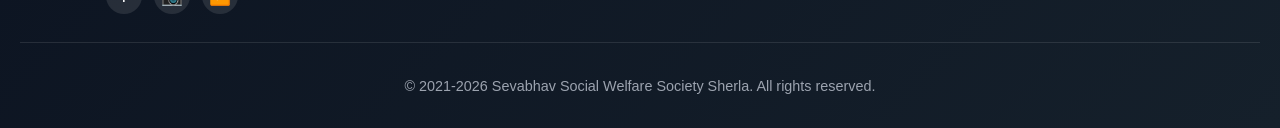
==== commit b632e245: "Update index.html" ====
--- a/index.html
+++ b/index.html
@@ -33,6 +33,7 @@
                 <img src="logo1.png" alt="Sevabhav Social Welfare Society Sherla Logo" class="logo">
             </div>
             <button class="menu-toggle" id="menuToggle" aria-label="Menu">
+                <span></span>
                 <span></span>
                 <span></span>
                 <span></span>
@@ -272,3 +273,4 @@
  </body>
 
  </html>
+
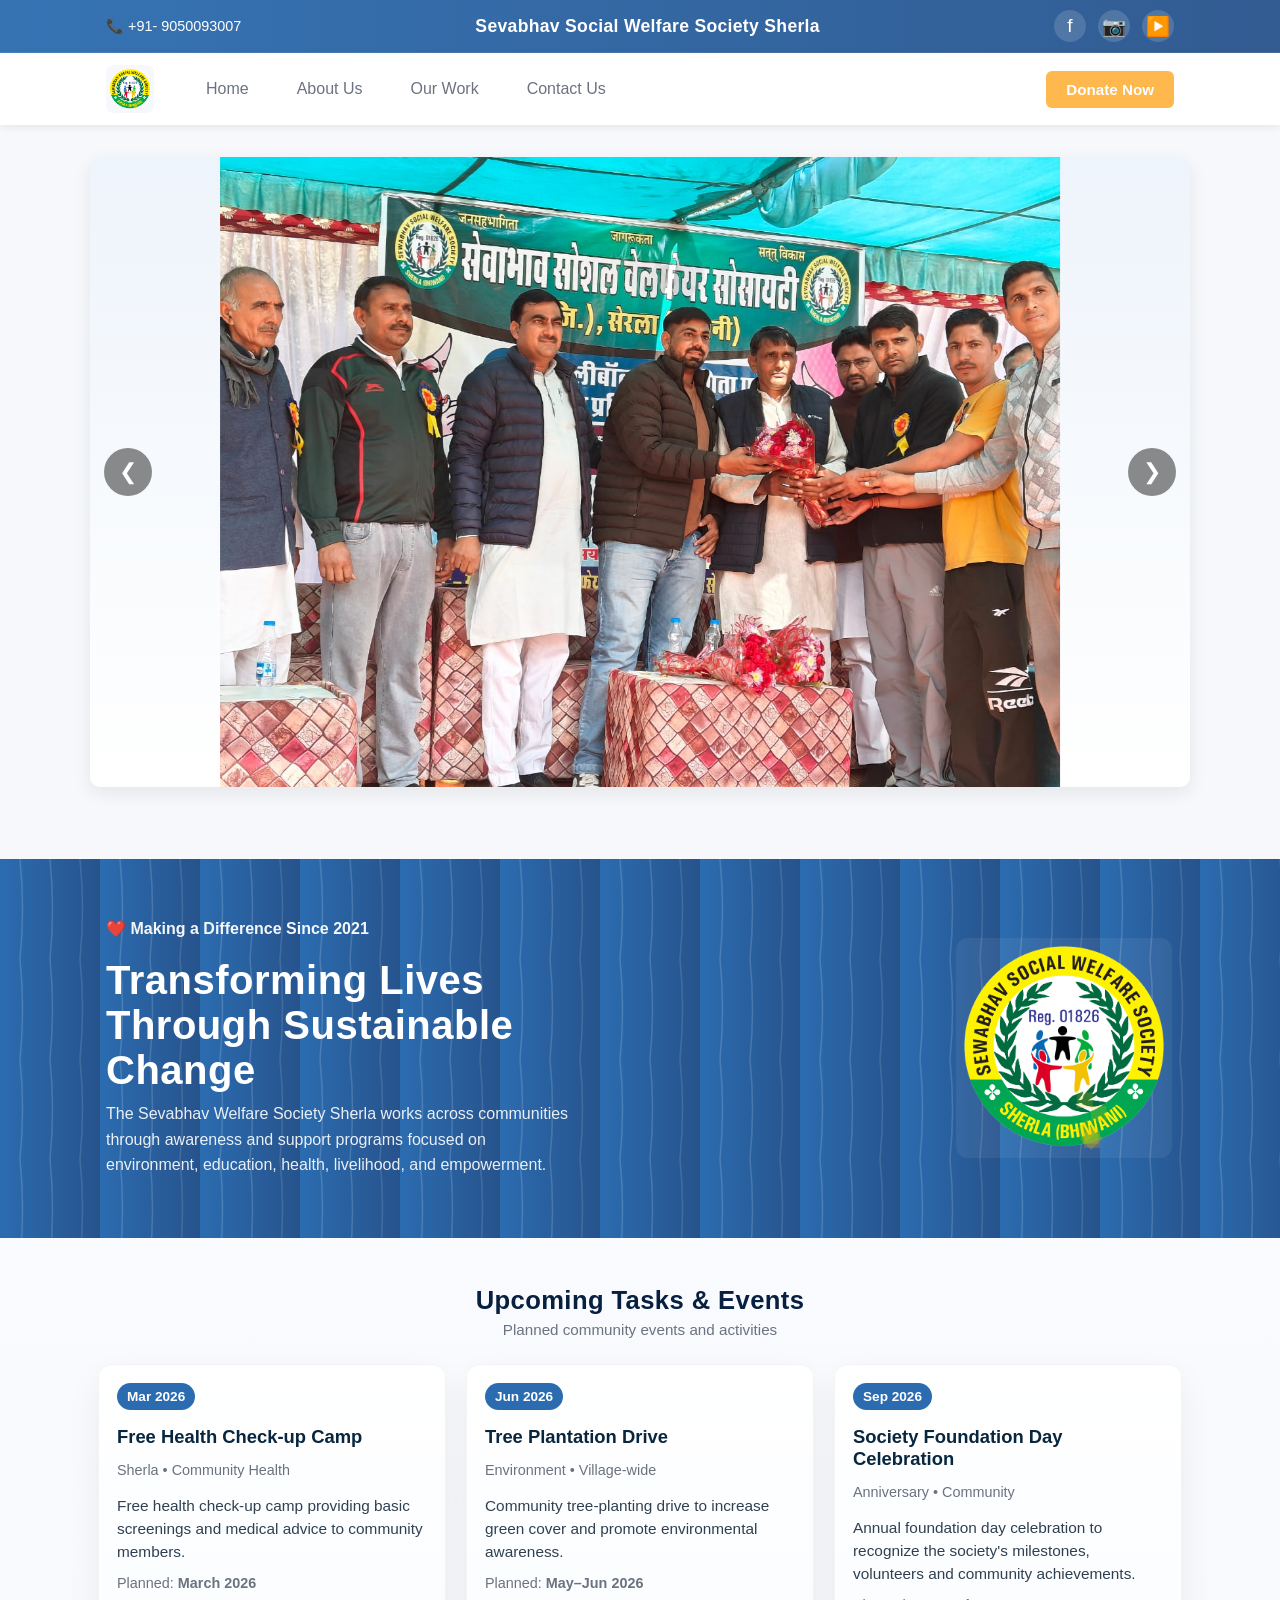
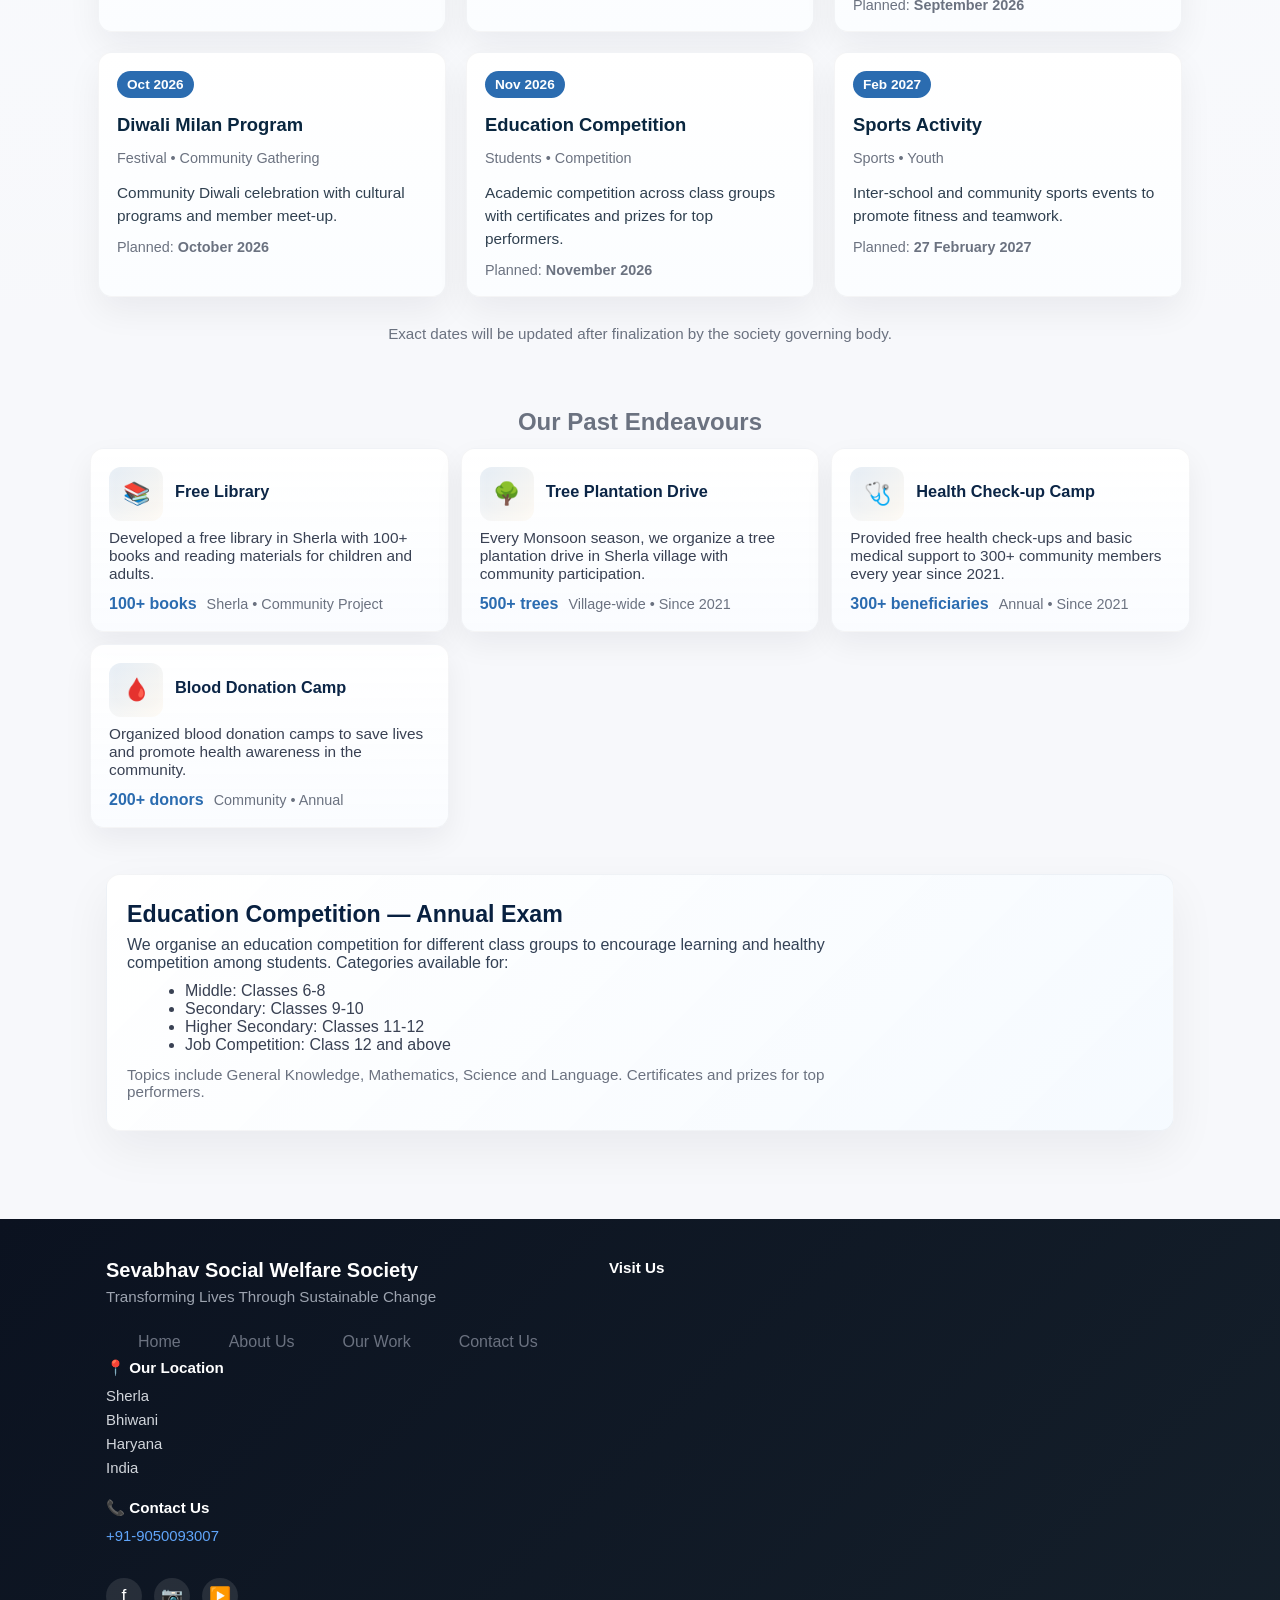
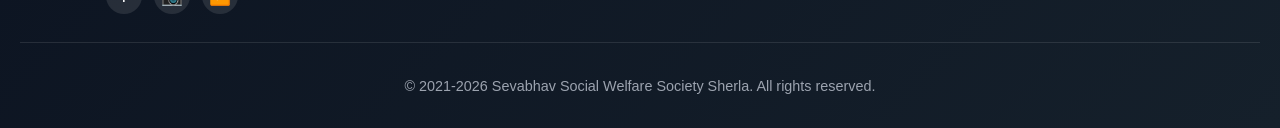
==== commit 488e9e74: "Update index.html" ====
--- a/index.html
+++ b/index.html
@@ -234,7 +234,7 @@
                 <p class="footer-tagline">Transforming Lives Through Sustainable Change</p>
 
                 <div>
-                <nav class="nav-links" id="navLinks">
+                <nav class="nav-links" >
                 <a href="index.html">Home</a>
                 <a href="about_us.html">About Us</a>
                 <a href="our_work.html">Our Work</a>
@@ -274,3 +274,4 @@
 
  </html>
 
+
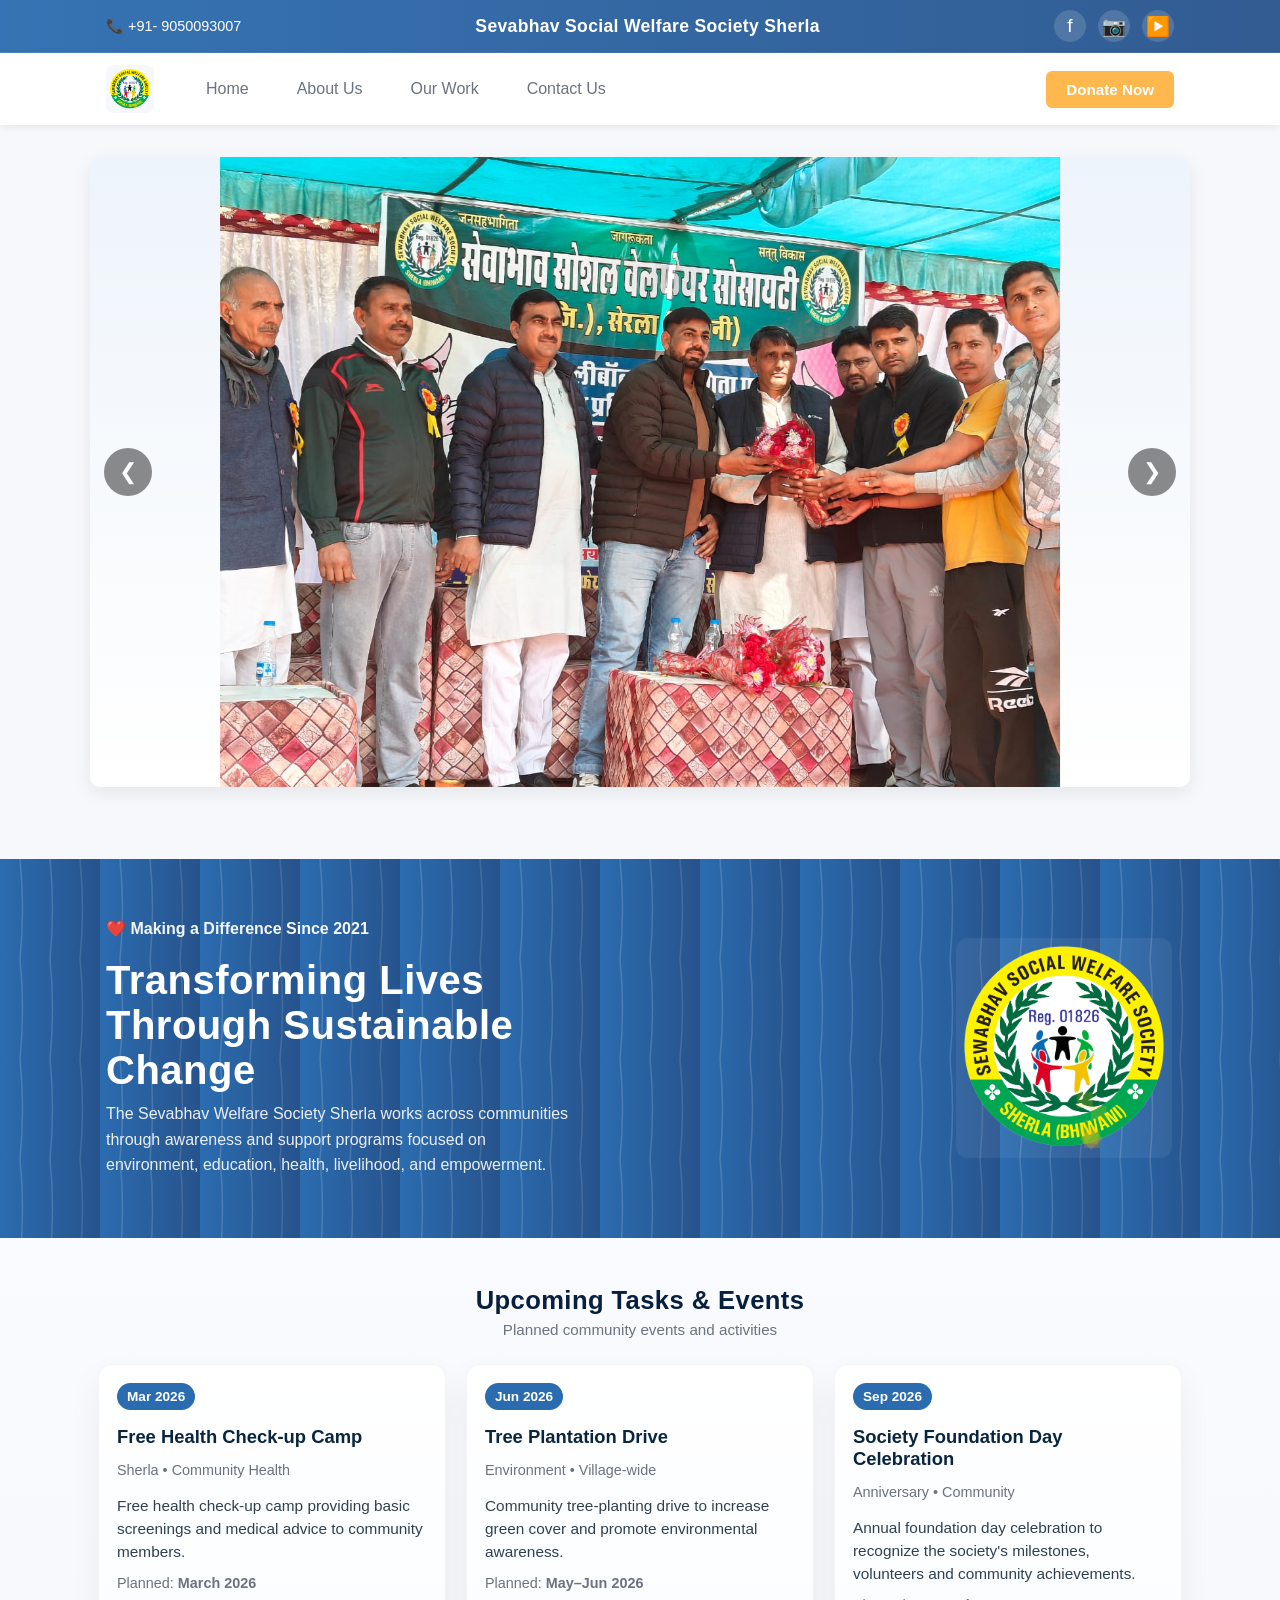
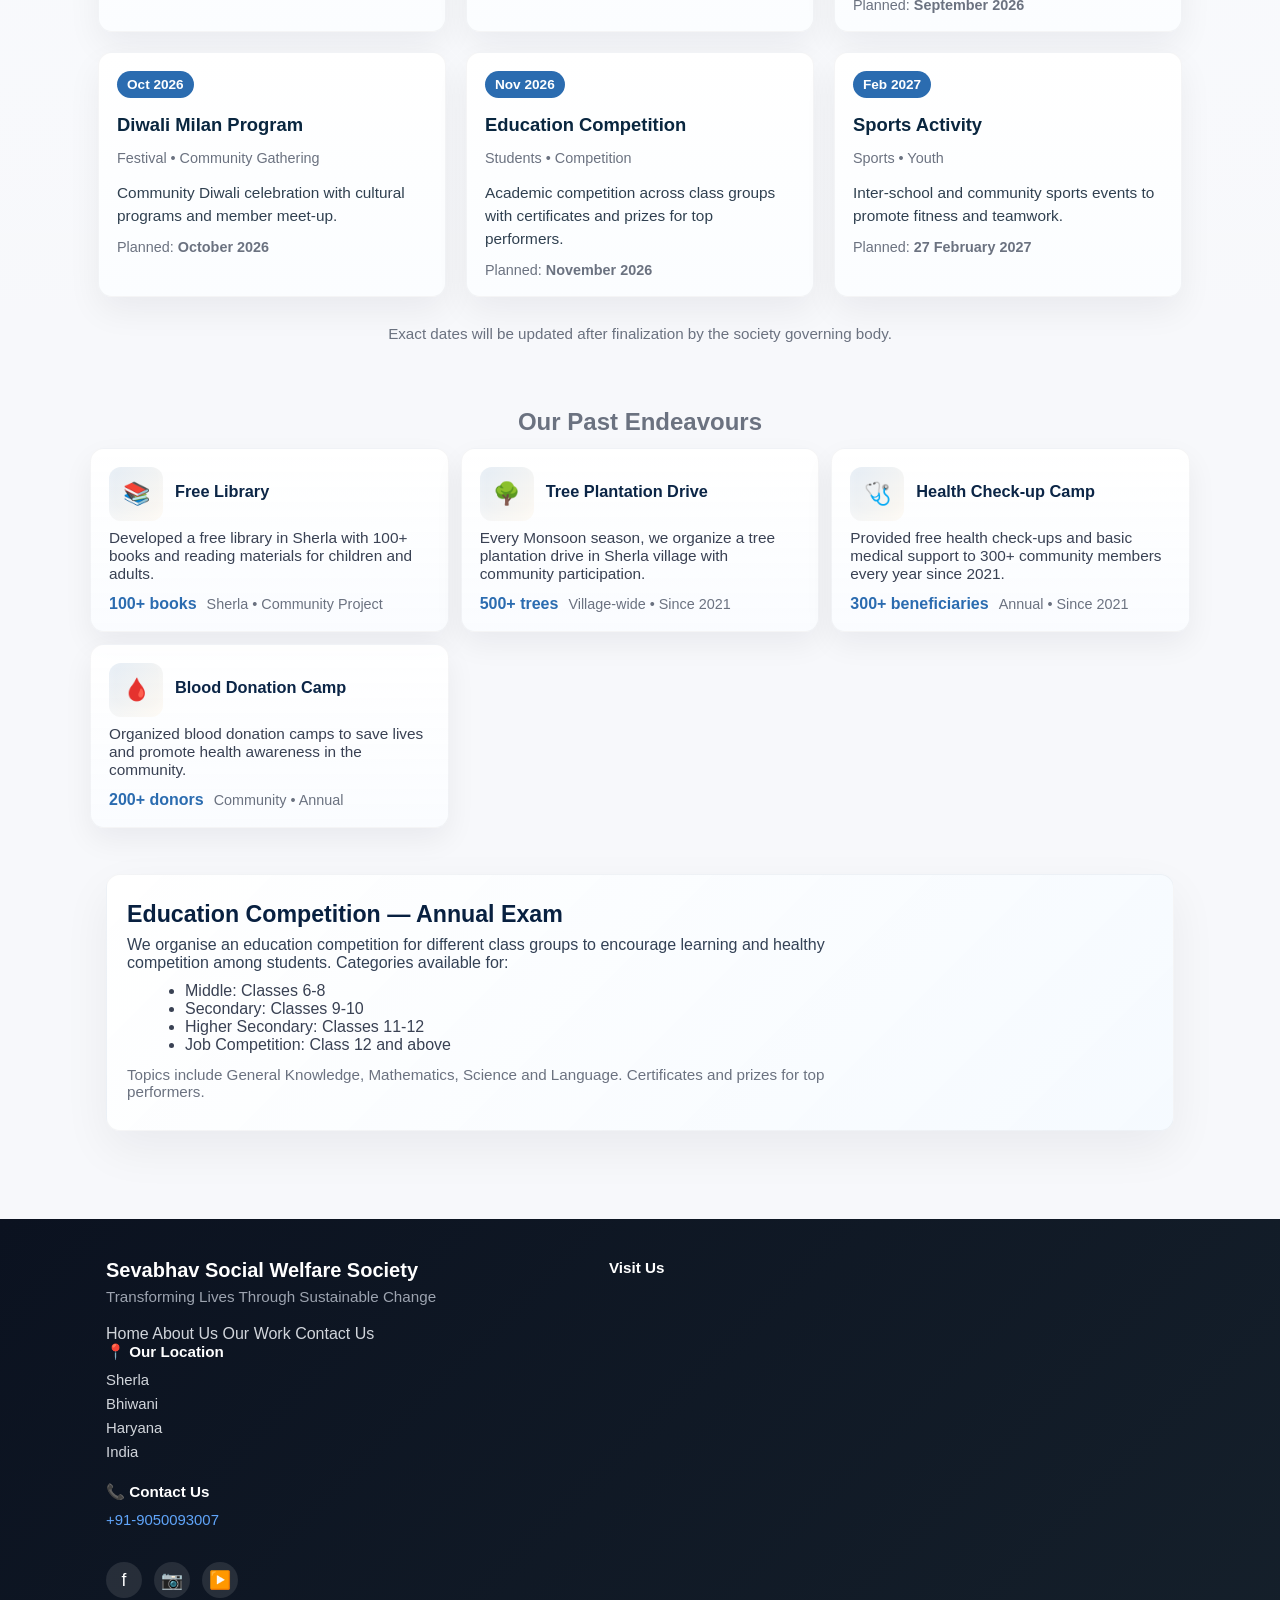
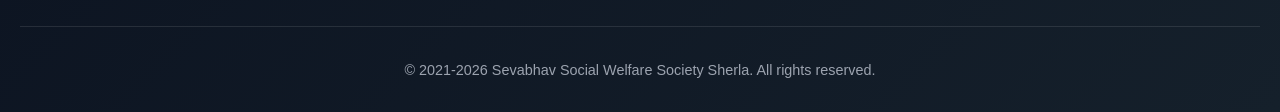
==== commit b8742bb7: "Update index.html" ====
--- a/index.html
+++ b/index.html
@@ -234,12 +234,12 @@
                 <p class="footer-tagline">Transforming Lives Through Sustainable Change</p>
 
                 <div>
-                <nav class="nav-links" >
+                
                 <a href="index.html">Home</a>
                 <a href="about_us.html">About Us</a>
                 <a href="our_work.html">Our Work</a>
                 <a href="contact_us.html">Contact Us</a>
-            </nav>
+            
                 </div>
                 <div class="address-block">
                     <h4>📍 Our Location</h4>
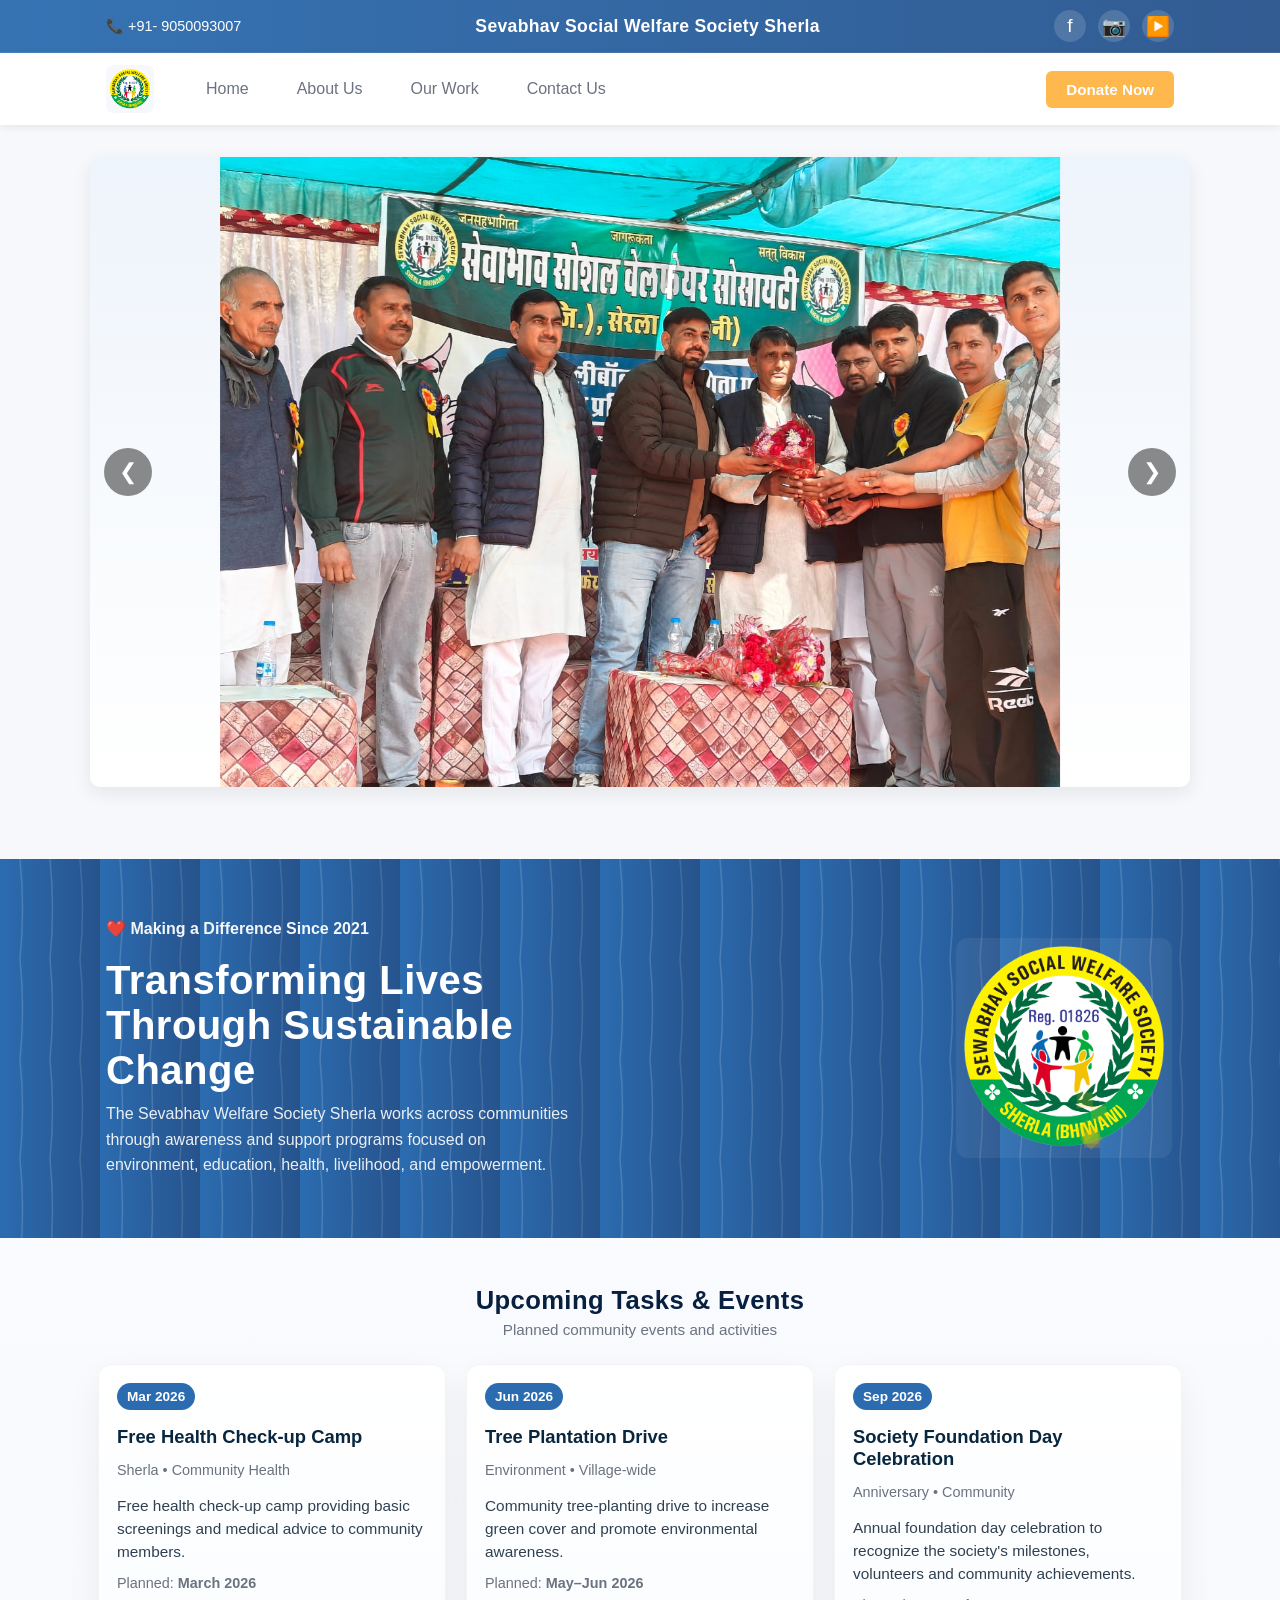
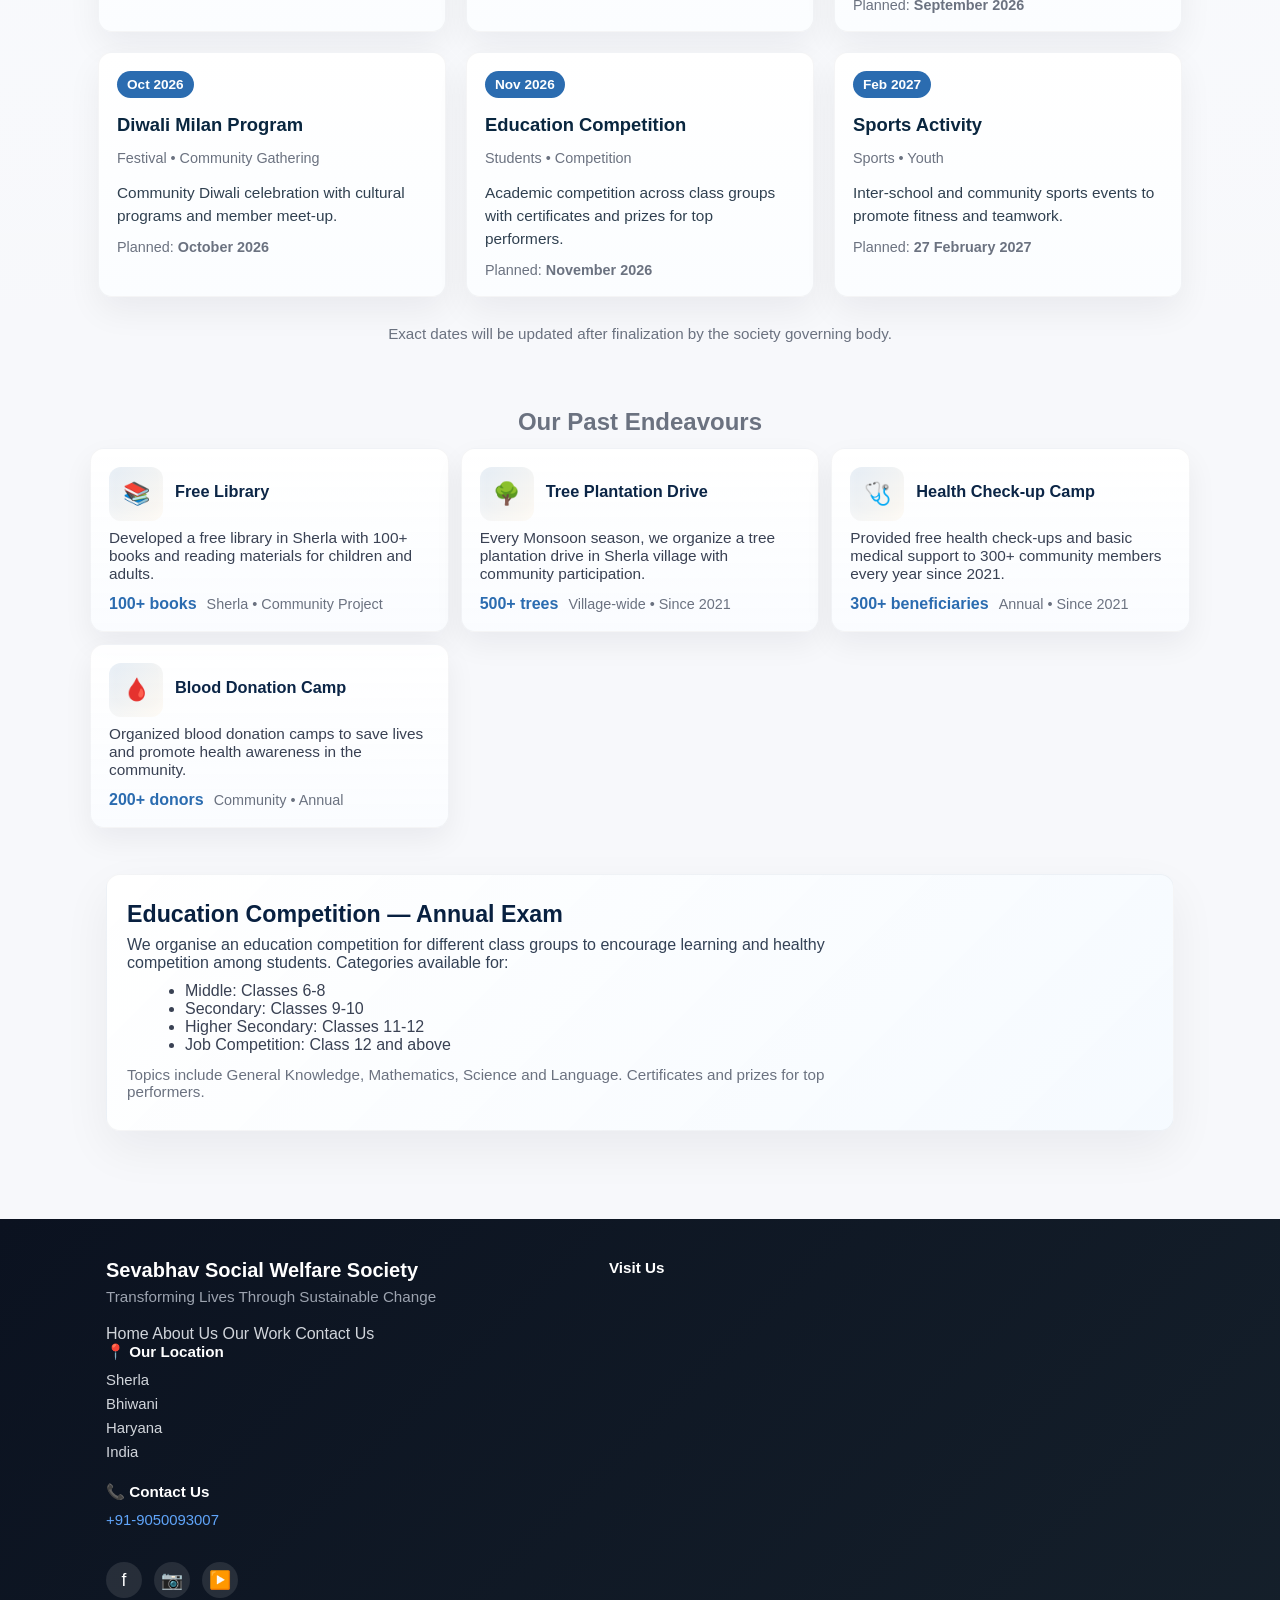
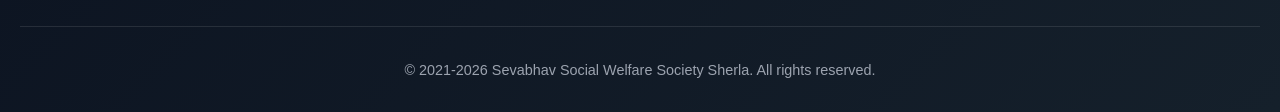
==== commit 80b70378: "Update index.html" ====
--- a/index.html
+++ b/index.html
@@ -3,7 +3,7 @@
 <head>
     <meta charset="UTF-8">
     <meta name="viewport" content="width=device-width, initial-scale=1.0">
-    <title>Sevabhav Social Welfare Society Sherla</title>
+    <title>Sevabhav Social Welfare Society Serla</title>
     <link rel="stylesheet" href="home.css">
       <!-- External scripts -->
     <script src="home.js"></script>
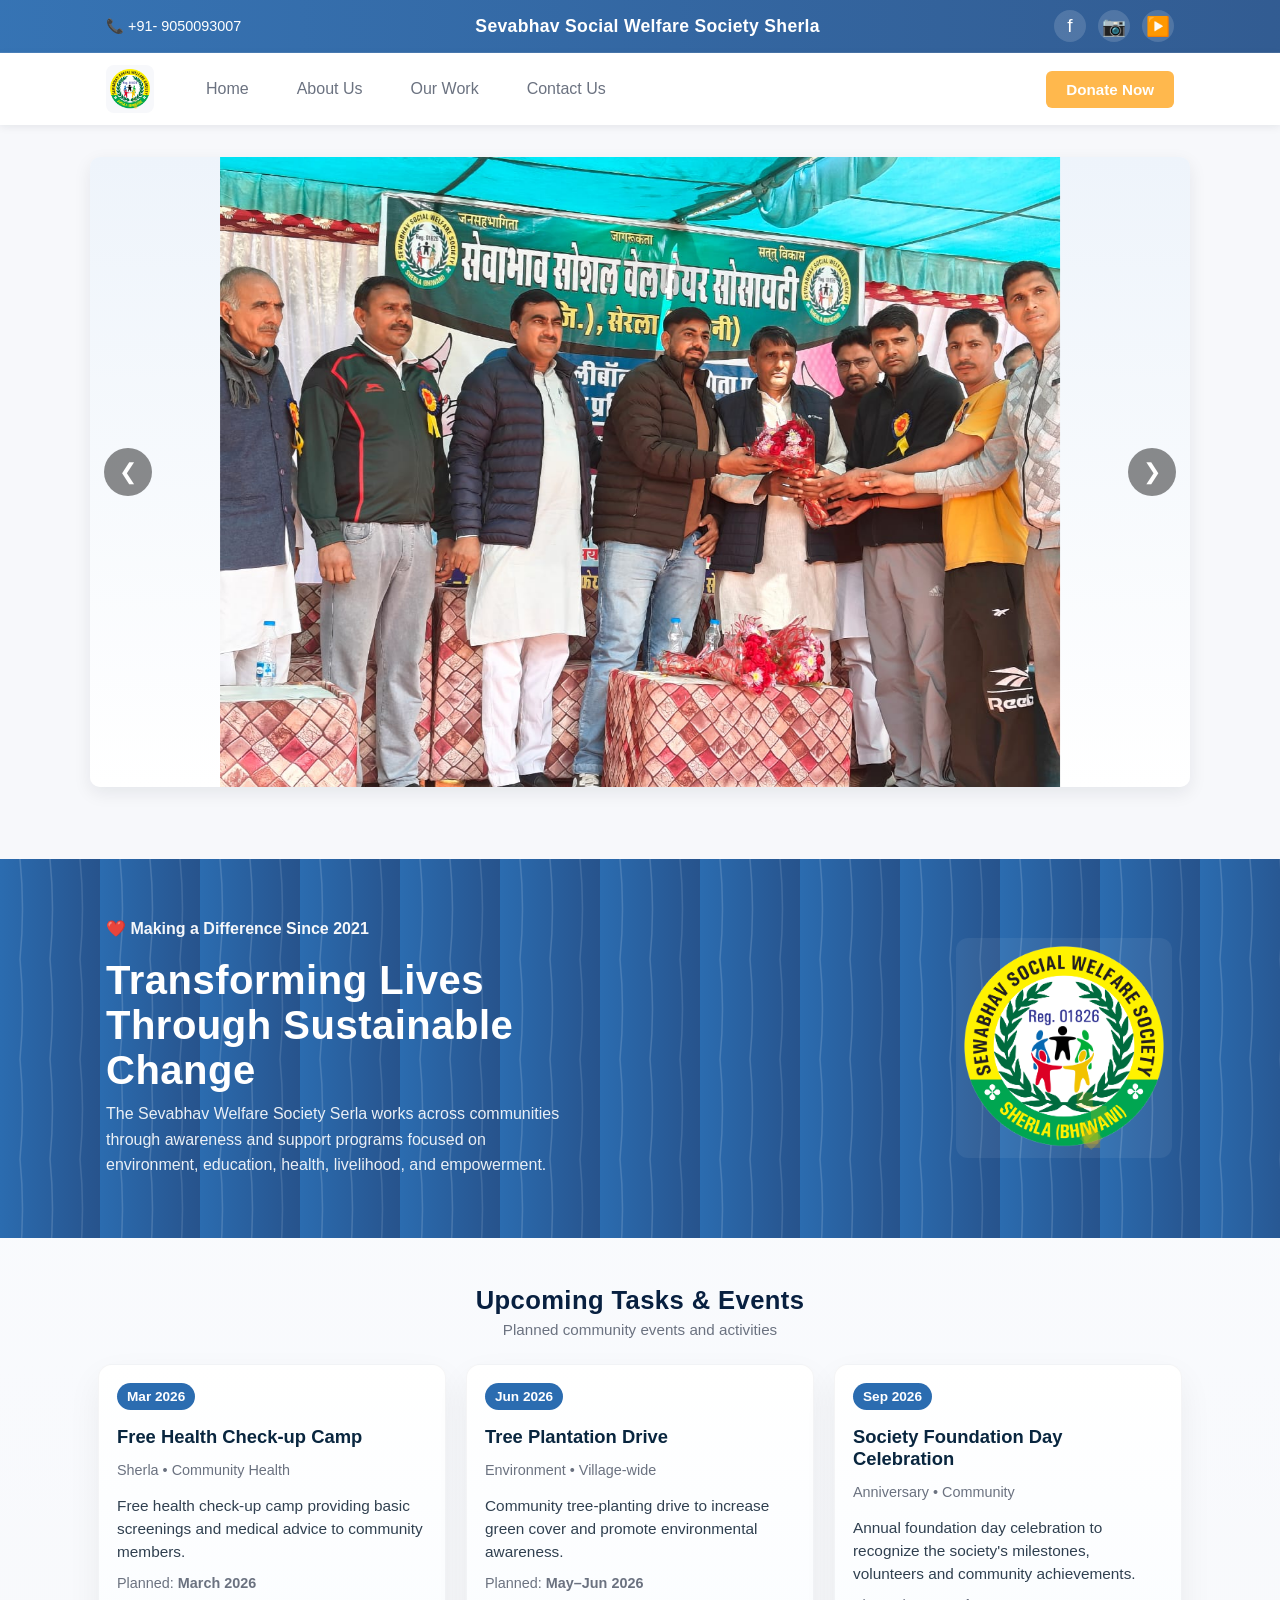
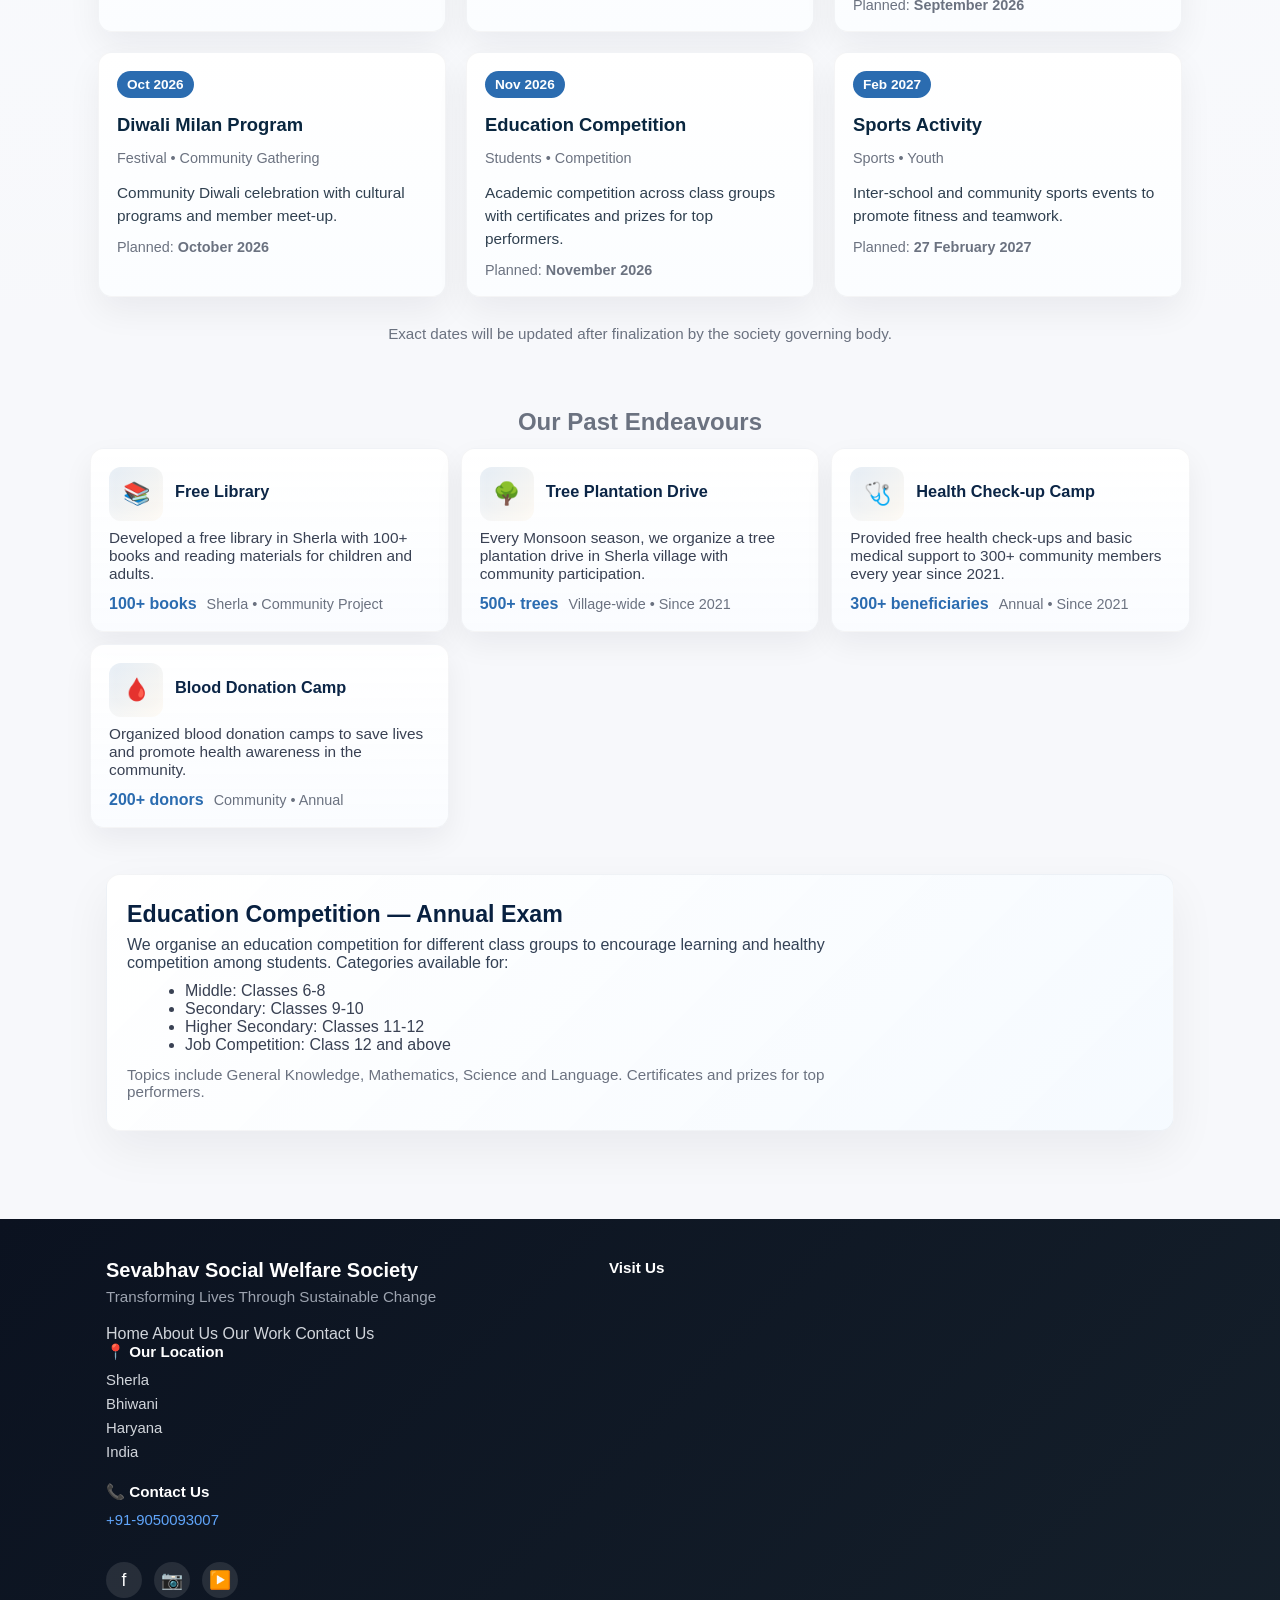
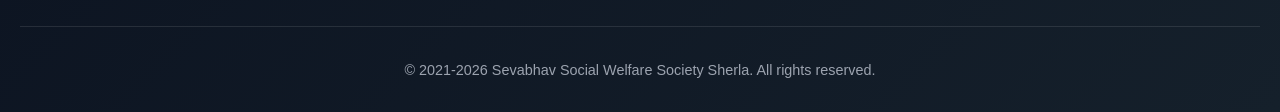
==== commit f00738d4: "Nav item at bottom" ====
--- a/index.html
+++ b/index.html
@@ -77,7 +77,7 @@
             <div class="impact-text">
                 <h3>❤️ Making a Difference Since 2021</h3>
                 <h2>Transforming Lives <br> Through Sustainable <br> Change</h2>
-                <p>The Sevabhav Welfare Society Sherla works across communities <br> through awareness and support programs focused on <br> environment, education, health, livelihood, and empowerment.</p>
+                <p>The Sevabhav Welfare Society Serla works across communities <br> through awareness and support programs focused on <br> environment, education, health, livelihood, and empowerment.</p>
             </div>
             <div class="impact-logo" aria-hidden="true">
                 <img src="logo1.png" alt="Sevabhav Social Welfare Society Sherla logo">
